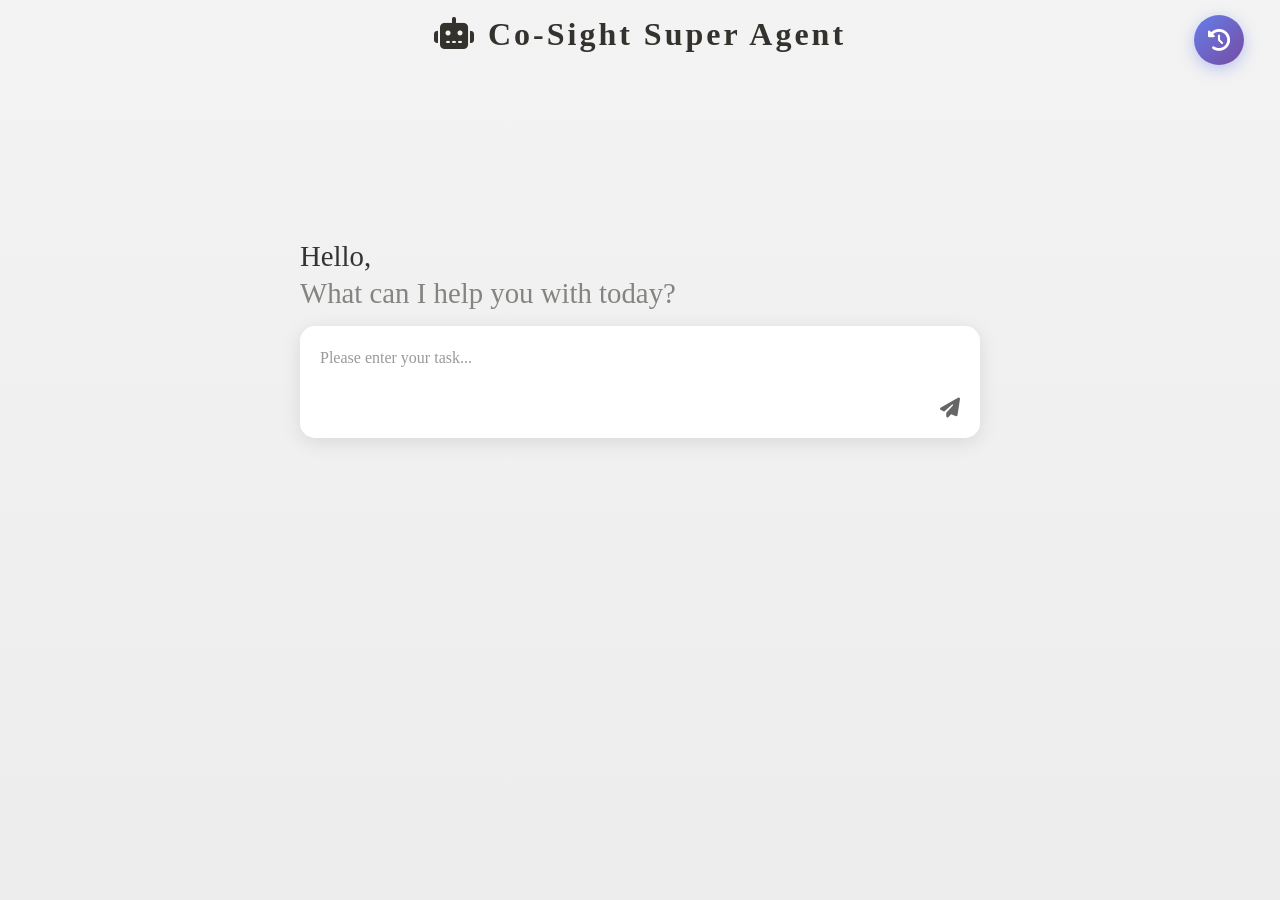
==== cosight_server/web/index.html @ dc00dae7 "Initial commit" ====
<!DOCTYPE html>
<html lang="zh-CN">

<head>
    <meta charset="UTF-8">
    <meta name="viewport" content="width=device-width, initial-scale=1.0">
    <title>Co-Sight 超级智能体</title>
    <link rel="icon" href="favicon.ico">

    <script src="libs/d3.v7.min.js"></script>
    <script src="libs/marked.min.js"></script>
    <link href="libs/fontawesome-6.7.2/css/all.min.css" rel="stylesheet">

    <link rel="stylesheet" href="styles/styles.css">
    <link rel="stylesheet" href="styles/md.css">
    
    <!-- 页面刷新时清空localStorage -->
    <script>
        // 页面刷新时清空localStorage中的所有内容
        localStorage.clear();
        console.log('页面刷新，已清空localStorage');
    </script>
</head>

<body>
    <div class="container">
        <div class="header">
            <h1><i class="fas fa-robot"></i> Co-Sight 超级智能体</h1>
            <button class="btn-replay-history" onclick="goToReplayHistory()" title="查看历史回放">
                <i class="fas fa-history"></i>
            </button>
            <!-- <p>DAG流程展示与进度跟踪</p> -->
        </div>

        <div class="initial-input-container">
            <!-- 欢迎标语 -->
            <div class="welcome-message">
                <p class="welcome-title">你好，</p>
                <p class="welcome-subtitle">今天有什么可以帮到你？</p>
            </div>

            <div class="initial-input-field-container">
                <!-- <textarea class="initial-textarea" placeholder="请输入你的任务..." id="initial-message-input" rows="3">请分析2025年江苏足球联赛中各个足球队的表现分析这些球队的强项弱项等，然后预测一下最终的比赛成绩，生成一个对应的报告</textarea> -->
                <textarea class="initial-textarea" placeholder="请输入你的任务..." id="initial-message-input" rows="3"></textarea>
                <button class="initial-send-button" id="initial-send-button">
                    <i class="fas fa-paper-plane"></i>
                </button>
            </div>
        </div>

        <div class="middle-container">

            <div class="left-container">
                <div class="progress-overview">
                    <div class="left-header" id="title-container" style="opacity: 0;">
                        <h3 id="dynamic-title">江苏足球联赛球队表现分析与预测报告</h3>
                    </div>
                    <div class="progress-stats">
                        <div class="stat-item" style="color: #4CAF50;">
                            <div class="stat-number" id="completed-count">0</div>
                            <div class="stat-label" data-i18n="completed">已完成</div>
                            <div class="step-list" id="completed-steps"></div>
                        </div>
                        <div class="stat-item" style="color: #FF9800;">
                            <div class="stat-number" id="in-progress-count">0</div>
                            <div class="stat-label" data-i18n="in_progress">进行中</div>
                            <div class="step-list" id="in-progress-steps"></div>
                        </div>
                        <div class="stat-item" style="color: #f44336;">
                            <div class="stat-number" id="blocked-count">0</div>
                            <div class="stat-label" data-i18n="blocked">阻塞</div>
                            <div class="step-list" id="blocked-steps"></div>
                        </div>
                        <div class="stat-item" style="color: #9E9E9E;">
                            <div class="stat-number" id="not-started-count">6</div>
                            <div class="stat-label" data-i18n="not_started">未开始</div>
                            <div class="step-list" id="not-started-steps"></div>
                        </div>
                    </div>
                    <div class="progress-container">
                        <div class="progress-bar">
                            <div class="progress-fill" id="progress-fill"></div>
                        </div>
                        <div class="progress-percentage">
                            总体进度: <span id="progress-percentage">0%</span>
                        </div>
                    </div>
                </div>

                <div class="dag-container">
                    <div class="controls" style="display: none;">
                        <button class="btn" onclick="startSimulateWorkflow()">
                            <i class="fas fa-play-circle"></i> <span class="btn-text">开始运行</span>
                        </button>
                        <!-- <button class="btn" onclick="resetProgress()">
                            <i class="fas fa-undo"></i> <span class="btn-text">重置进度</span>
                        </button>
                        <button class="btn" onclick="simulateProgress()">
                            <i class="fas fa-spinner"></i> <span class="btn-text">模拟进度</span>
                        </button>
                        <button class="btn" onclick="simulateStep0Workflow()">
                            <i class="fa-solid fa-0"></i> <span class="btn-text">模拟STEP0</span>
                        </button> -->
                        <button class="btn" onclick="simulateStep5Workflow()">
                            <i class="fa-solid fa-5"></i> <span class="btn-text">模拟STEP5</span>
                        </button>
                        <!-- <button class="btn" onclick="toggleRightContainer()">
                            <i class="fas fa-columns"></i> <span class="btn-text">切换显示右侧内容</span>
                        </button> -->
                        <button class="btn" onclick="testCreateDag()">
                            <i class="fas fa-flask"></i> <span class="btn-text">测试DAG创建</span>
                        </button>
                        <button class="btn" onclick="resetZoom()">
                            <i class="fas fa-search-minus"></i> <span class="btn-text">重置缩放</span>
                        </button>
                        <button class="btn" onclick="fitToScreen()">
                            <i class="fas fa-expand-arrows-alt"></i> <span class="btn-text">适应屏幕</span>
                        </button>
                        <button class="btn" onclick="testLayoutOptimization()">
                            <i class="fas fa-sitemap"></i> <span class="btn-text">测试布局优化</span>
                        </button>
                    </div>

                    <svg class="dag-svg" id="dag-svg">
                        <defs>
                            <marker id="arrowhead" markerWidth="8" markerHeight="8" refX="25" refY="0" orient="auto"
                                viewBox="0 -5 10 10">
                                <path d="M0,-5L10,0L0,5" fill="#FF9800" />
                            </marker>
                        </defs>
                    </svg>

                    <!-- DAG操作提示 -->
                    <div class="dag-operation-tip" id="dag-operation-tip">
                        <div class="tip-content">
                            <i class="fas fa-mouse-pointer"></i>
                            <span>滚轮缩放</span>
                        </div>
                        <div class="tip-content">
                            <i class="fas fa-mouse"></i>
                            <span>按住鼠标拖动</span>
                        </div>
                    </div>

                    <div class="input">
                        <div class="input-container">
                            <input type="text" class="input-field" placeholder="请输入你的任务..." id="message-input">
                            <button class="send-button" id="send-button">
                                <i class="fas fa-paper-plane"></i>
                            </button>
                            <!-- 回放按钮已隐藏 -->
                            <!-- <button class="send-button" id="replay-button" title="回放上次会话">
                                <i class="fas fa-rotate-left"></i>
                            </button> -->
                        </div>
                    </div>

                    <div class="step-details" id="step-details" style="display: none;">
                        <h3 id="step-title">选择节点查看详情</h3>
                        <p id="step-description">点击上方的节点来查看该步骤的详细信息。</p>
                    </div>
                </div>
            </div>

            <div class="right-container" id="right-container">
                <div class="right-header">
                    <h3><i class="fas fa-info-circle"></i> Co-Sight 的电脑</h3>
                    <span id="right-container-status">正在查看文件内容...</span>
                    <div class="right-header-icons">
                        <button class="btn-icon" id="toggle-maximize-btn" onclick="toggleMaximizePanel()">
                            <i class="fas fa-expand-alt"></i>
                        </button>
                        <button class="btn-icon" id="close-right-panel-btn" onclick="toggleRightContainer()">
                            <i class="fas fa-times"></i>
                        </button>
                    </div>
                </div>
                <div class="right-content">
                    <!-- <iframe id="content-iframe" src="https://www.logonews.cn/2025-jiangsu-football-city-league-logo.html" width="100%"
                        height="100%" frameborder="0"></iframe> -->
                    <iframe id="content-iframe" width="100%" height="100%" frameborder="0" style="display: none;"></iframe>
                    <div id="markdown-content"></div>
                    <!-- 加载中提示 -->
                    <div id="loading-indicator" class="loading-indicator" style="display: none;">
                        <div class="loading-spinner"></div>
                    </div>
                </div>
            </div>

        </div>

        <!-- 工具调用面板容器 -->
        <div id="tool-call-panels-container">
            <!-- 工具调用面板将动态创建并添加到这里 -->
        </div>
    </div>

    <div class="tooltip" id="tooltip"></div>
    <div class="steps-tooltip" id="steps-tooltip"></div>
    <div class="verification-tooltip" id="verification-tooltip"></div>

    <!-- 国际化服务脚本 --><script src="js/i18n.js"></script><script src="data/data.js"></script>
    <script src="js/websocket.js"></script>
    <script src="js/message.js"></script>
    <script src="js/steps.js"></script>
    <script src="js/dag.js"></script>
    <script src="js/credibility.js"></script>
    <script src="js/main.js"></script>
    <script src="temp/test.js"></script>
    <script src="temp/data.js"></script>

    <script src="js/init.js"></script>
    <script src="js/replay-init.js"></script>
    <script>
        // 跳转到回放历史页面
        function goToReplayHistory() {
            const targetPage = window.location.pathname.includes('/cosight/') 
                ? 'replay.html' 
                : '/cosight/replay.html';
            window.location.href = targetPage;
        }
    </script>
    <script>
        (function restoreFromStorage() {
            try {
                const raw = localStorage.getItem('cosight:lastManusStep');
                const pendingRaw = localStorage.getItem('cosight:pendingRequests');
                const pendings = pendingRaw ? JSON.parse(pendingRaw) : {};
                const pendingTopics = Object.keys(pendings);

                if (!raw && pendingTopics.length === 0) return;
                const stored = raw ? JSON.parse(raw) : null;
                const messageData = stored && stored.message;

                // 先切换到主布局（隐藏初始输入区，显示中间容器），不发送新消息
                if (typeof hideInitialInputAndShowMain === 'function') {
                    hideInitialInputAndShowMain('');
                }

                // 等待布局切换动画完成后再恢复 DAG
                setTimeout(() => {
                    if (messageData && messageData.data) {
                        const ok = createDag(messageData);
                        if (ok && messageData.data.initData && messageData.data.initData.title) {
                            updateDynamicTitle(messageData.data.initData.title);
                        }
                        if (typeof handleResize === 'function') {
                            setTimeout(() => handleResize(), 50);
                        }
                    }
                }, 400);

                // 等待 WebSocket 连接成功后，恢复订阅；仅在 stillPending===true 时重发
                const onWsConnected = () => {
                    try {
                        pendingTopics.forEach(topic => {
                            const item = pendings[topic];
                            if (!item) return;

                            // 包装一次性监听器：首次收到消息后，清除 pending 状态
                            const originalHandler = window.messageService && window.messageService.receiveMessage
                                ? window.messageService.receiveMessage
                                : () => {};
                            let firstMessageHandled = false;
                            const wrappedHandler = (evt) => {
                                if (!firstMessageHandled) {
                                    firstMessageHandled = true;
                                    try {
                                        const latestPendingsRaw = localStorage.getItem('cosight:pendingRequests');
                                        const latestPendings = latestPendingsRaw ? JSON.parse(latestPendingsRaw) : {};
                                        if (latestPendings[topic]) {
                                            latestPendings[topic].stillPending = false;
                                            localStorage.setItem('cosight:pendingRequests', JSON.stringify(latestPendings));
                                        }
                                    } catch (e) {
                                        console.warn('清除pending失败:', e);
                                    }
                                }
                                try { originalHandler(evt); } catch (e) { /* no-op */ }
                            };

                            // 只订阅一次（由 WebSocketService 内部去重订阅更佳）
                            WebSocketService.subscribe(topic, wrappedHandler);

                            // 仅当明确标记 stillPending===true 时才重发，避免刷新导致重复执行
                            if (item && item.stillPending === true) {
                                try {
                                    WebSocketService.sendMessage(topic, JSON.stringify(item.message));
                                } catch (e) {
                                    console.warn('重发pending消息失败:', e);
                                }
                            }
                        });
                    } catch (e) {
                        console.warn('恢复pending失败:', e);
                    }
                };
                // 如果已经连接，直接执行；否则等待连接事件
                if (WebSocketService && WebSocketService.isOpen) {
                    onWsConnected();
                } else if (WebSocketService && WebSocketService.websocketConnected) {
                    WebSocketService.websocketConnected.addEventListener('connected', onWsConnected, { once: true });
                }
            } catch (e) {
                console.warn('恢复本地状态失败:', e);
            }
        })();
    </script>
</body>

</html>
---- cosight_server/web/styles/styles.css ----
* {
    margin: 0;
    padding: 0;
    box-sizing: border-box;
}

html,
body {
    height: 100%;
}

body {
    background-image: linear-gradient(180deg, #f3f3f3, #ededed);
    min-height: 100vh;
    color: #333;
}

::-webkit-scrollbar {
    width: 11px;
    background: transparent;
}

::-webkit-scrollbar-thumb {
    background: linear-gradient(135deg, rgba(33, 150, 243, 0.3), rgba(30, 136, 229, 0.3));
    border-radius: 6px;
    min-height: 40px;
    border: 2px solid transparent;
    background-clip: padding-box;
}

::-webkit-scrollbar-thumb:hover {
    background: linear-gradient(135deg, rgba(33, 150, 243, 0.5), rgba(30, 136, 229, 0.5));
}

::-webkit-scrollbar-track {
    background: rgba(33, 150, 243, 0.1);
}

.container {
    height: 100%;
    display: flex;
    flex-direction: column;
    max-width: 1600px;
    margin: 0 auto;
    padding: 16px;
}

.header {
    text-align: center;
    margin-bottom: 16px;
    color: white;
    position: relative;
    z-index: 2001;
}

.btn-replay-history {
    position: absolute;
    right: 20px;
    top: 50%;
    transform: translateY(-50%);
    width: 50px;
    height: 50px;
    border-radius: 50%;
    border: none;
    background: linear-gradient(135deg, #667eea 0%, #764ba2 100%);
    color: white;
    font-size: 22px;
    cursor: pointer;
    transition: all 0.3s cubic-bezier(0.4, 0, 0.2, 1);
    display: flex;
    align-items: center;
    justify-content: center;
    box-shadow: 0 4px 15px rgba(102, 126, 234, 0.4);
    animation: replay-pulse 3s ease-in-out infinite;
}

.btn-replay-history:hover {
    background: linear-gradient(135deg, #764ba2 0%, #667eea 100%);
    transform: translateY(-50%) scale(1.15);
    box-shadow: 0 6px 25px rgba(102, 126, 234, 0.6);
    animation: none;
}

.btn-replay-history:active {
    transform: translateY(-50%) scale(1.05);
}

@keyframes replay-pulse {
    0%, 100% {
        box-shadow: 0 4px 15px rgba(102, 126, 234, 0.4);
    }
    50% {
        box-shadow: 0 4px 25px rgba(102, 126, 234, 0.7);
    }
}

.replay-badge {
    display: inline-block;
    margin-left: 15px;
    padding: 6px 12px;
    background: rgba(255, 193, 7, 0.9);
    color: #000;
    border-radius: 20px;
    font-size: 0.8rem;
    font-weight: 500;
    letter-spacing: 1px;
    animation: pulse 2s infinite;
}

@keyframes pulse {
    0%, 100% {
        opacity: 1;
    }
    50% {
        opacity: 0.7;
    }
}

.header h1 {
    font-size: 2rem;
    margin-bottom: 10px;
    color: #34322d;
    font-weight: 600;
    letter-spacing: 3px;
}

.header p {
    font-size: 1.5rem;
    opacity: 1;
    color: #34322d;
    font-weight: 600;
    letter-spacing: 2px;
}

/* 初始输入容器样式 */
.initial-input-container {
    position: fixed;
    top: 0;
    left: 0;
    width: 100vw;
    height: 100vh;
    display: flex;
    flex-direction: column;
    align-items: center;
    justify-content: flex-start;
    background-image: linear-gradient(180deg, #f3f3f3, #ededed);
    z-index: 2000;
    transition: opacity 0.5s ease, visibility 0.5s ease;
    padding-top: 240px;
}

.initial-input-container.hidden {
    opacity: 0;
    visibility: hidden;
}

.welcome-message {
    width: 100%;
    max-width: 680px;
    margin-bottom: 16px;
    margin-left: auto;
    margin-right: auto;
}

.welcome-title {
    font-size: 1.8rem;
    margin-bottom: 4px;
}

.welcome-subtitle {
    font-size: 1.8rem;
    color: #858481;
    font-weight: 300;
}

.initial-input-field-container {
    width: 100%;
    max-width: 680px;
    padding: 20px;
    display: flex;
    align-items: flex-end;
    background: white;
    border-radius: 15px;
    box-shadow: 0 4px 20px rgba(0, 0, 0, 0.1);
    gap: 12px;
}

.initial-textarea {
    flex: 1;
    border: none;
    outline: none;
    font-size: 16px;
    background: transparent;
    color: #333;
    resize: none;
    min-height: 60px;
    max-height: 240px;
    font-family: inherit;
    line-height: 1.5;
}

.initial-textarea::placeholder {
    color: #999;
}

.initial-send-button {
    background: none;
    border: none;
    color: #666;
    cursor: pointer;
    display: flex;
    align-items: center;
    justify-content: center;
    transition: color 0.3s ease;
}

.initial-send-button:hover {
    color: #007bff;
}

.initial-send-button:active {
    color: #0056b3;
}

.initial-send-button i {
    font-size: 20px;
}

.middle-container {
    flex: 1;
    display: flex;
    overflow: hidden;
    opacity: 0;
    visibility: hidden;
    transition: opacity 0.5s ease, visibility 0.5s ease;
    border-radius: 15px;
}

.middle-container.show {
    opacity: 1;
    visibility: visible;
}

.left-container {
    display: flex;
    flex-direction: column;
    flex: 1;
    height: 100%;
    transition: flex 0.2s ease-out;
    will-change: flex;
}

.right-container {
    display: flex;
    flex-direction: column;
    flex: 0 0 0;
    height: 100%;
    background: rgba(255, 255, 255, 0.95);
    border: 1px solid rgba(102, 126, 234, 0.15);
    border-radius: 15px;
    padding: 16px;
    margin-left: 16px;
    opacity: 0;
    transition: all 0.2s ease-out;
    overflow: hidden;
    width: 0;
    /* 优化阴影：减少左侧阴影，避免与左侧容器重叠 */
    box-shadow: 0 4px 20px rgba(0, 0, 0, 0.08), 0 2px 8px rgba(0, 0, 0, 0.04), 2px 0 8px rgba(0, 0, 0, 0.02);
    will-change: flex, width;
}

.right-container.show {
    flex: 1;
    opacity: 1;
}

.right-header {
    border-bottom: 1px solid #e0e0e0;
    padding-bottom: 12px;
    display: flex;
    align-items: center;
    gap: 8px;
}

.right-header-icons {
    display: flex;
    margin-left: auto;
}

.btn-icon {
    background: transparent;
    border: none;
    color: #666;
    cursor: pointer;
    padding: 5px;
    border-radius: 50%;
    transition: background-color 0.3s ease;
}

.btn-icon:hover {
    background-color: rgba(0, 0, 0, 0.1);
}

.left-container.hidden {
    flex: 0 0 0;
    width: 0;
    opacity: 0;
    padding: 0;
    margin: 0;
    overflow: hidden;
}

.right-container.maximized {
    flex: 1;
    width: 100%;
    margin-left: 0;
}

.right-header h3 {
    color: #333;
    font-size: 18px;
    font-weight: 600;
    display: flex;
    align-items: center;
    gap: 8px;
}

#right-container-status {
    flex: 1;
    font-size: 12px;
    color: #666;
    font-weight: 400;
    margin-left: 8px;
    padding: 4px 8px;
    background-color: #f0f0f0;
    border-radius: 12px;
    border: 1px solid #e0e0e0;
    transition: all 0.3s ease;
    white-space: nowrap;
    overflow: hidden;
    text-overflow: ellipsis;
    display: inline-block;
}

#right-container-status.loading {
    color: #007bff;
    background-color: #e3f2fd;
    border-color: #bbdefb;
}

#right-container-status.error {
    color: #f44336;
    background-color: #ffebee;
    border-color: #ffcdd2;
}

#right-container-status.success {
    color: #4caf50;
    background-color: #e8f5e8;
    border-color: #c8e6c9;
}

.right-content {
    flex: 1;
    display: flex;
    flex-direction: column;
    overflow: hidden;
    position: relative; /* 为loading指示器提供定位上下文 */
}

#markdown-content {
    display: none;
    flex: 1;
    padding: 0 8px;
    overflow-y: auto;
    box-sizing: border-box;
    height: calc(100% - 60px);
    max-height: calc(100vh - 200px);
}

#content-iframe {
    flex: 1;
    border: none;
}

/* 工具调用项点击样式 */
.tool-call-item[style*="cursor: pointer"] {
    transition: background-color 0.2s ease, transform 0.1s ease;
}

.tool-call-item[style*="cursor: pointer"]:hover {
    transform: translateY(-1px);
    box-shadow: 0 2px 8px rgba(0, 0, 0, 0.1);
}

.tool-call-item[style*="cursor: pointer"]:active {
    transform: translateY(0);
    box-shadow: 0 1px 4px rgba(0, 0, 0, 0.1);
}

.info-section {
    margin-bottom: 24px;
}

.info-section h4 {
    color: #555;
    font-size: 14px;
    font-weight: 600;
    margin-bottom: 12px;
    display: flex;
    align-items: center;
    gap: 6px;
}

.left-header {
    display: flex;
    justify-content: center;
    color: #666;
}

.progress-overview {
    min-height: 186px;
    background: rgba(255, 255, 255, 0.9);
    border: 1px solid rgba(102, 126, 234, 0.12);
    border-radius: 12px;
    padding: 16px;
    margin-bottom: 16px;
    /* 优化阴影：减少右侧阴影，避免与right-container重叠 */
    box-shadow: 0 4px 20px rgba(0, 0, 0, 0.08), 0 2px 8px rgba(0, 0, 0, 0.04), -2px 0 8px rgba(0, 0, 0, 0.02);
    /* backdrop-filter: blur(10px); */
}

.progress-stats {
    display: flex;
    justify-content: space-around;
    margin-top: 8px;
    margin-bottom: 12px;
    gap: 10px;
}

.stat-item {
    text-align: center;
    flex: 1;
    display: flex;
    flex-direction: column;
    padding: 12px 8px;
    border-radius: 10px;
    background-color: rgba(255, 255, 255, 0.85);
    border: 1px solid rgba(102, 126, 234, 0.08);
    transition: all 0.3s ease;
    box-shadow: 0 2px 8px rgba(0, 0, 0, 0.06);
}

.stat-item:hover {
    background-color: rgba(255, 255, 255, 0.95);
    box-shadow: 0 4px 16px rgba(0, 0, 0, 0.1);
    transform: translateY(-1px);
}

.stat-number {
    font-size: 32px;
    font-weight: bold;
}

.stat-label {
    margin-top: 5px;
    margin-bottom: 5px;
}

.step-list {
    display: flex;
    flex-wrap: wrap;
    overflow-y: auto;
    padding-top: 5px;
}

.step-item {
    background-color: #e9ecef;
    color: #495057;
    padding: 2px 6px;
    border-radius: 10px;
    font-size: 11px;
    white-space: nowrap;
    transition: all 0.3s ease;
    cursor: pointer;
    margin: 3px; /* Add margin to give space for the glow */
}

#completed-steps .step-item {
    background-color: #e8f5e8;
    color: #2e7d32;
}

#in-progress-steps .step-item {
    background-color: #fff3e0;
    color: #f57c00;
    animation: breathing-glow-tighter 2.5s infinite;
}

#blocked-steps .step-item {
    background-color: #ffebee;
    color: #c62828;
}

#not-started-steps .step-item {
    background-color: #f5f5f5;
    color: #616161;
}

/* 进度条容器样式 */
.progress-container {
    display: flex;
    align-items: center;
    gap: 6px;
    margin-top: 8px;
}

.progress-bar {
    flex: 1;
    height: 15px;
    background: #e0e0e0;
    border-radius: 6px;
    overflow: hidden;
}

.progress-fill {
    height: 100%;
    background: linear-gradient(90deg, #4caf50, #8bc34a);
    width: 0%;
    transition: width 0.5s ease;
}

.progress-percentage {
    color: #666;
    font-size: 12px;
    white-space: nowrap;
    min-width: 80px;
    text-align: right;
}

.dag-container {
    display: flex;
    flex-direction: column;
    flex: 1;
    min-height: 0;
    background: rgba(255, 255, 255, 0.88);
    border: 1px solid rgba(102, 126, 234, 0.1);
    border-radius: 15px;
    padding: 16px;
    /* 优化阴影：减少右侧阴影，避免与right-container重叠 */
    box-shadow: 0 4px 20px rgba(0, 0, 0, 0.08), 0 2px 8px rgba(0, 0, 0, 0.04), -2px 0 8px rgba(0, 0, 0, 0.02);
    position: relative;
}

/* DAG操作提示样式 */
.dag-operation-tip {
    position: absolute;
    bottom: 90px;
    right: 24px;
    color: #666;
    font-size: 10px;
    z-index: 1000;
    pointer-events: none;
    opacity: 0.7;
    transition: opacity 0.3s ease;
}

.dag-operation-tip:hover {
    opacity: 1;
}

.dag-operation-tip .tip-content {
    display: flex;
    align-items: center;
    margin-bottom: 4px;
    gap: 6px;
}

.dag-operation-tip .tip-content:last-child {
    margin-bottom: 0;
}

.dag-operation-tip i {
    font-size: 12px;
    color: #999;
    width: 14px;
    text-align: center;
}

.dag-svg {
    flex: 1;
    width: 100%;
    border: 1px solid #e0e0e0;
    border-radius: 10px;
    background: #fafafa;
}

.node {
    cursor: pointer;
    transition: all 0.3s ease;
}

.node:hover .node-circle {
    stroke-width: 4px;
    filter: drop-shadow(0 6px 12px rgba(0, 0, 0, 0.3));
}

.node-circle {
    fill: #667eea;
    stroke: #fff;
    stroke-width: 3px;
    filter: drop-shadow(0 4px 8px rgba(0, 0, 0, 0.2));
}

.node-circle.completed {
    fill: #4caf50;
}

.node-circle.in_progress {
    fill: #ff9800;
    animation: nodeSizePulse 2.5s infinite;
    transform-origin: center;
}

.node-circle.blocked {
    fill: #f44336;
}

.node-circle.not_started {
    fill: #9e9e9e;
}

.node-text {
    font-size: 12px;
    font-weight: bold;
    text-anchor: middle;
    dominant-baseline: central;
    fill: white;
    pointer-events: none;
}

/* 为进行中的节点文本添加动画 */
.node.in_progress .node-text {
    font-weight: 900;
}

/* 为进行中的节点状态图标添加动画 */
.node.in_progress .status-icon {
    font-weight: 900;
}

.edge {
    stroke: #666;
    stroke-width: 2px;
    fill: none;
    marker-end: url(#arrowhead);
}

.edge.dependency {
    stroke: #ff9800;
    stroke-dasharray: 5, 5;
}

.tooltip {
    position: fixed;
    background: rgba(0, 0, 0, 0.9);
    color: white;
    padding: 12px;
    border-radius: 8px;
    font-size: 14px;
    /* 默认不拦截鼠标事件，避免挡住节点 */
    pointer-events: none;
    z-index: 1000;
    max-width: 450px;
    min-width: 300px;
    max-height: 400px;
    overflow-y: auto;
    box-shadow: 0 4px 12px rgba(0, 0, 0, 0.3);
    border: 1px solid rgba(255, 255, 255, 0.1);
    opacity: 0;
    transition: opacity 0.2s ease;
}

/* 当鼠标悬停在 tooltip 上时，启用鼠标事件以支持滚动 */
.tooltip.hover-active {
    pointer-events: auto;
}

.tooltip a {
    color: #4CAF50;
    text-decoration: underline;
}

.tooltip a:hover {
    color: #66bb6a;
}

.tooltip hr {
    border: none;
    border-top: 1px solid #555;
    margin: 8px 0;
}

/* 动态标题样式 */
#dynamic-title {
    color: #333;
}

#dynamic-title:hover {
    color: #1976d2;
    cursor: pointer;
}

/* 步骤列表tooltip样式 */
.steps-tooltip {
    position: fixed;
    background: rgba(0, 0, 0, 0.9);
    color: white;
    padding: 16px;
    border-radius: 8px;
    font-size: 14px;
    pointer-events: none;
    z-index: 1000;
    max-width: 400px;
    box-shadow: 0 4px 12px rgba(0, 0, 0, 0.3);
    border: 1px solid rgba(255, 255, 255, 0.1);
    opacity: 0;
    transition: opacity 0.2s ease;
}

.steps-tooltip.show {
    opacity: 1;
}

.steps-tooltip h4 {
    margin: 0 0 8px 0;
    font-size: 16px;
    border-bottom: 1px solid #555;
    padding-bottom: 8px;
}

.steps-tooltip .step-item {
    display: flex;
    align-items: center;
    margin-bottom: 10px;
    padding: 8px 12px;
    border-radius: 6px;
    background-color: rgba(255, 255, 255, 0.05);
    transition: background-color 0.2s ease;
}

.steps-tooltip .step-item:hover {
    background-color: rgba(255, 255, 255, 0.1);
}

.steps-tooltip .step-item:last-child {
    margin-bottom: 0;
}

.steps-tooltip .step-status {
    width: 12px;
    height: 12px;
    border-radius: 50%;
    margin-right: 12px;
    flex-shrink: 0;
    border: 2px solid rgba(255, 255, 255, 0.2);
}

.steps-tooltip .step-status.completed {
    background-color: #66bb6a;
    border-color: #4caf50;
    box-shadow: 0 0 6px rgba(76, 175, 80, 0.4);
}

.steps-tooltip .step-status.in_progress {
    background-color: #ffb74d;
    border-color: #ff9800;
    box-shadow: 0 0 6px rgba(255, 152, 0, 0.4);
    animation: pulse 1.5s infinite;
}

.steps-tooltip .step-status.blocked {
    background-color: #ef5350;
    border-color: #f44336;
    box-shadow: 0 0 6px rgba(244, 67, 54, 0.4);
}

.steps-tooltip .step-status.not_started {
    background-color: #bdbdbd;
    border-color: #9e9e9e;
    box-shadow: 0 0 6px rgba(158, 158, 158, 0.2);
}

.steps-tooltip .step-text {
    flex: 1;
    line-height: 1.5;
    color: rgba(255, 255, 255, 0.9);
    font-size: 13px;
    white-space: nowrap;
    overflow: hidden;
    text-overflow: ellipsis;
}

.legend {
    display: flex;
    justify-content: center;
    gap: 30px;
    margin-top: 20px;
    flex-wrap: wrap;
}

.legend-item {
    display: flex;
    align-items: center;
    gap: 8px;
}

.legend-color {
    width: 20px;
    height: 20px;
    border-radius: 50%;
    border: 2px solid #fff;
}

.controls {
    height: 35px;
    display: flex;
    justify-content: center;
    gap: 15px;
    margin-bottom: 20px;
}

.btn {
    padding: 10px 20px;
    border: none;
    border-radius: 25px;
    cursor: pointer;
    font-weight: bold;
    transition: all 0.3s ease;
    background: #667eea;
    color: white;
    position: relative;
    overflow: hidden;
}

.btn .btn-text {
    transition: opacity 0.3s ease, transform 0.3s ease, width 0.3s ease;
    opacity: 1;
    transform: translateX(0);
    width: auto;
    display: inline-block;
}

.btn.compact .btn-text {
    opacity: 0;
    transform: translateX(-10px);
    width: 0;
    height: 0;
    overflow: hidden;
}

.btn.compact {
    padding: 10px 15px;
}

.btn:hover {
    background: #5a6fd8;
    transform: translateY(-2px);
}

.step-details {
    margin-top: 20px;
    padding: 20px;
    background: #f8f9fa;
    border-radius: 10px;
    border-left: 4px solid #667eea;
}

.step-details h3 {
    color: #667eea;
    margin-bottom: 10px;
}

.step-details p {
    line-height: 1.6;
    color: #666;
}

.input {
    width: 100%;
    margin-top: 16px;
}

.input-container {
    display: flex;
    align-items: center;
    background: white;
    border-radius: 10px;
    box-shadow: 0 4px 20px rgba(0, 0, 0, 0.1);
    padding: 8px;
    width: 100%;
    box-sizing: border-box;
}

.input-field {
    flex: 1;
    border: none;
    outline: none;
    padding: 8px 12px;
    font-size: 16px;
    background: transparent;
    color: #333;
}

.input-field::placeholder {
    color: #999;
}

.send-button {
    background: none;
    border: none;
    padding: 8px;
    color: #666;
    cursor: pointer;
    display: flex;
    align-items: center;
    justify-content: center;
    transition: color 0.3s ease;
}

.send-button:hover {
    color: #007bff;
}

.send-button:active {
    color: #0056b3;
}

.send-button i {
    font-size: 18px;
}

#tool-call-panels-container {
    position: fixed;
    top: 0;
    left: 0;
    width: 100vw;
    height: 100vh;
    pointer-events: none;
    z-index: 1000;
    overflow: visible;
}

.tool-call-panel {
    position: absolute;
    width: 350px;
    max-width: calc(50vw - 20px);
    max-height: 60vh;
    background: rgba(255, 255, 255, 0.95);
    border-radius: 15px;
    box-shadow: 0 4px 16px rgba(0, 0, 0, 0.1);
    /* backdrop-filter: blur(10px); */
    pointer-events: auto;
    visibility: hidden;
    opacity: 0;
    transition: visibility 0.3s ease, opacity 0.3s ease, left 0.3s ease-in-out;
    overflow: hidden;
}

.tool-call-panel.show {
    visibility: visible;
    opacity: 1;
}

.tool-call-panel.dragging {
    transition: none;
}

.tool-call-panel.tucked-left {
    left: -200px !important;
    transition: left 0.2s ease-out;
    will-change: left;
}

.panel-header {
    display: flex;
    justify-content: space-between;
    align-items: center;
    padding: 12px 15px;
    background: linear-gradient(135deg, #667eea, #764ba2);
    color: white;
    cursor: move;
    user-select: none;
}

.panel-header:hover {
    background: linear-gradient(135deg, #5a6fd8, #6a4190);
}

.panel-header h3 {
    margin: 0;
    font-size: 14px;
    font-weight: 600;
    display: flex;
    align-items: center;
    flex: 1;
    min-width: 0;
}

.panel-title {
    white-space: nowrap;
    overflow: hidden;
    text-overflow: ellipsis;
    display: inline-block;
    margin-left: 4px;
}

.btn-close {
    background: none;
    border: none;
    color: white;
    cursor: pointer;
    padding: 4px;
    border-radius: 50%;
    transition: background 0.3s ease;
}

.btn-close:hover {
    background: rgba(255, 255, 255, 0.2);
}

.tool-call-list {
    max-height: calc(60vh - 50px);
    min-height: 50px;
    overflow-y: auto;
    padding: 8px;
}

.tool-call-item {
    display: flex;
    align-items: center;
    padding: 12px;
    margin-bottom: 8px;
    background: #f8f9fa;
    border-radius: 8px;
    border-left: 4px solid #ddd;
    transition: all 0.3s ease;
}

.tool-call-item.running {
    border-left-color: #ff9800;
    background: #fff3e0;
}

.tool-call-item.completed {
    border-left-color: #4caf50;
    background: #e8f5e8;
}

.tool-call-item.failed {
    border-left-color: #f44336;
    background: #ffebee;
}

.tool-call-icon {
    width: 40px;
    height: 40px;
    border-radius: 50%;
    display: flex;
    align-items: center;
    justify-content: center;
    margin-right: 12px;
    font-size: 16px;
    color: white;
}

.tool-call-icon.running {
    background: #ff9800;
    animation: pulse 1.5s infinite;
}

.tool-call-icon.completed {
    background: #4caf50;
}

.tool-call-icon.failed {
    background: #f44336;
}

.tool-call-content {
    flex: 1;
}

.tool-call-name {
    font-weight: bold;
    margin-bottom: 4px;
    color: #333;
    display: flex;
    align-items: center;
    gap: 8px;
}

.verification-icons {
    display: flex;
    gap: 4px;
    align-items: center;
}

.verification-icon {
    width: 16px;
    height: 16px;
    border-radius: 50%;
    display: flex;
    align-items: center;
    justify-content: center;
    font-size: 8px;
    color: white;
    cursor: pointer;
    transition: all 0.3s ease;
    position: relative;
}

.verification-icon:hover {
    transform: scale(1.2);
    box-shadow: 0 2px 8px rgba(0, 0, 0, 0.3);
}

.verification-icon.source-trace {
    background: #2196f3;
}

.verification-icon.history-trace {
    background: #ff9800;
}

.verification-icon.rule-assist {
    background: #9c27b0;
}

.verification-icon.reasoning {
    background: #4caf50;
}

.verification-icon.cross-verify {
    background: #f44336;
}

.verification-tooltip {
    position: fixed;
    background: rgba(0, 0, 0, 0.9);
    color: white;
    padding: 12px 16px;
    border-radius: 8px;
    font-size: 13px;
    z-index: 10000;
    opacity: 0;
    visibility: hidden;
    transition: all 0.3s ease;
    min-width: 250px;
    max-width: 350px;
    word-wrap: break-word;
    white-space: normal;
    line-height: 1.4;
    box-shadow: 0 4px 12px rgba(0, 0, 0, 0.3);
    border: 1px solid rgba(255, 255, 255, 0.1);
    pointer-events: auto;
}

.tool-call-status {
    font-size: 0.9rem;
    color: #666;
}

.tool-call-duration {
    font-size: 0.8rem;
    color: #999;
    margin-top: 2px;
}

.tool-call-result {
    margin-top: 8px;
    padding: 8px;
    background: rgba(0, 0, 0, 0.05);
    border-radius: 4px;
    font-size: 0.85rem;
    color: #555;
    max-height: 100px;
    overflow-y: auto;
}

.node-indicator {
    position: absolute;
    top: -5px;
    right: -5px;
    width: 16px;
    height: 16px;
    border-radius: 50%;
    border: 2px solid white;
    display: flex;
    align-items: center;
    justify-content: center;
    font-size: 8px;
    color: white;
}

/* 操作圆圈样式 */
.action-circle {
    transition: all 0.3s ease;
}

.action-circle:hover {
    transform: scale(1.1);
    filter: brightness(1.2);
}

/* 加载动画 */
@keyframes pulse {
    0% {
        transform: scale(1);
        opacity: 1;
    }
    50% {
        transform: scale(1.1);
        opacity: 0.7;
    }
    100% {
        transform: scale(1);
        opacity: 1;
    }
}

@keyframes spin {
    0% {
        transform: rotate(0deg);
    }
    100% {
        transform: rotate(360deg);
    }
}

@keyframes breathing-glow-tighter {
    0% {
        box-shadow: 0 0 2px 0px rgba(255, 152, 0, 0.5);
    }
    50% {
        box-shadow: 0 0 4px 2px rgba(255, 152, 0, 0.7);
    }
    100% {
        box-shadow: 0 0 2px 0px rgba(255, 152, 0, 0.5);
    }
}

.loading-spinner {
    animation: spin 1s linear infinite;
}

.loading-indicator {
    position: absolute;
    top: 50%;
    left: 50%;
    transform: translate(-50%, -50%);
    display: flex;
    flex-direction: column;
    align-items: center;
    justify-content: center;
    z-index: 10;
    /* 确保loading指示器相对于right-container定位 */
    width: 100%;
    height: 100%;
    pointer-events: none;
}

.loading-indicator .loading-spinner {
    width: 32px;
    height: 32px;
    border: 3px solid rgba(102, 126, 234, 0.2);
    border-top: 3px solid #667eea;
    border-radius: 50%;
}

.credibility-section {
    padding: 15px 20px;
    border-bottom: 1px solid #e0e0e0;
    padding: 20px;
    border-bottom: 1px solid #e0e0e0;
}

.credibility-section:last-child {
    border-bottom: none;
}

.credibility-section h4 {
    margin: 0 0 20px 0 !important;
    color: #667eea !important;
    font-size: 1.2rem !important;
    display: flex;
    align-items: center;
    gap: 8px;
}

.step-content {
    flex: 1;
}

.step-title {
    font-weight: bold;
    margin-bottom: 2px;
    color: #333;
}

.step-description {
    font-size: 0.85rem;
    color: #666;
}

.credibility-levels {
    display: flex;
    flex-direction: column;
    gap: 12px;
}

.credibility-level {
    display: flex;
    align-items: center;
    padding: 12px;
    background: #f8f9fa;
    border-radius: 8px;
    border-left: 3px solid #ddd;
    transition: all 0.2s ease;
}

.credibility-level.level-1 {
    border-left-color: #4caf50;
}
.credibility-level.level-2 {
    border-left-color: #2196f3;
}
.credibility-level.level-3 {
    border-left-color: #ff9800;
}
.credibility-level.level-4 {
    border-left-color: #9c27b0;
}
.credibility-level.level-5 {
    border-left-color: #f44336;
}

.credibility-level .level-badge {
    width: 24px;
    height: 24px;
    border-radius: 50%;
    display: flex;
    align-items: center;
    justify-content: center;
    color: white;
    font-weight: bold;
    font-size: 0.9rem;
    margin-right: 12px;
    margin-left: 6px;
}

.level-badge.level-1 {
    background: #4caf50;
}
.level-badge.level-2 {
    background: #2196f3;
}
.level-badge.level-3 {
    background: #ff9800;
}
.level-badge.level-4 {
    background: #9c27b0;
}
.level-badge.level-5 {
    background: #f44336;
}

.level-content {
    flex: 1;
    margin-left: 8px;
}

.level-content-header {
    display: flex;
    align-items: center;
    gap: 8px;
    margin-bottom: 4px;
}

.level-title {
    font-weight: bold;
    font-size: 1rem;
    color: #333;
}

.level-content-description {
    font-size: 0.9rem;
    color: #666;
    line-height: 1.4;
}

.level-content-description ul {
    margin: 0 !important;
    color: #666 !important;
    line-height: 1.5 !important;
}

.tool-call-item.highlighted {
    background: #fff3e0 !important;
    border-left-color: #ff9800 !important;
    transform: scale(1.02);
    box-shadow: 0 4px 12px rgba(255, 152, 0, 0.3);
    animation: highlightPulse 1s ease-in-out;
}

.tool-call-item.connected {
    background: #e8f5e8 !important;
    border-left-color: #4caf50 !important;
}

@keyframes highlightPulse {
    0% {
        transform: scale(1);
    }
    50% {
        transform: scale(1.05);
    }
    100% {
        transform: scale(1.02);
    }
}


@keyframes nodeSizePulse {
    0% {
        r: 25;
    }
    50% {
        r: 30;
    }
    100% {
        r: 25;
    }
}

.right-container.maximized .right-header-icons #close-right-panel-btn {
    display: none;
}

@media (max-width: 768px) {
    .container {
        padding: 10px;
    }

    .header h1 {
        font-size: 2rem;
    }

    .progress-stats {
        flex-direction: column;
        gap: 15px;
    }

    .legend {
        flex-direction: column;
        align-items: center;
    }
}

/* 可信信息面板样式 */
.credibility-panels-container {
    position: fixed;
    top: 20px;
    right: 20px;
    z-index: 1000;
    max-width: 400px;
    pointer-events: none;
}

.credibility-panel {
    background: linear-gradient(135deg, #ffffff, #f8f9fa);
    border: 1px solid #e3e6ea;
    border-radius: 12px;
    box-shadow: 0 8px 32px rgba(0, 0, 0, 0.1);
    margin-bottom: 16px;
    opacity: 0;
    transform: translateX(100%);
    transition: all 0.3s ease-in-out;
    pointer-events: auto;
    backdrop-filter: blur(10px);
    border-left: 4px solid #4CAF50;
}

.credibility-panel.show {
    opacity: 1;
    transform: translateX(0);
}

.credibility-panel.hide {
    opacity: 0;
    transform: translateX(100%);
}

.credibility-header {
    display: flex;
    justify-content: space-between;
    align-items: center;
    padding: 16px 20px 12px;
    border-bottom: 1px solid #e3e6ea;
    background: linear-gradient(135deg, #f8f9fa, #ffffff);
    border-radius: 12px 12px 0 0;
}

.credibility-header h4 {
    margin: 0;
    color: #2c3e50;
    font-size: 16px;
    font-weight: 600;
    display: flex;
    align-items: center;
    gap: 8px;
}

.credibility-header h4 i {
    color: #4CAF50;
}

.close-btn {
    background: none;
    border: none;
    color: #6c757d;
    cursor: pointer;
    padding: 4px;
    border-radius: 4px;
    transition: all 0.2s ease;
    font-size: 14px;
}

.close-btn:hover {
    background: #f8f9fa;
    color: #495057;
}

.credibility-content {
    padding: 16px 20px 20px;
    max-height: 400px;
    overflow-y: auto;
}

.credibility-section {
    margin-bottom: 16px;
}

.credibility-section:last-child {
    margin-bottom: 0;
}

.section-title {
    margin: 0 0 8px 0;
    color: #495057;
    font-size: 14px;
    font-weight: 600;
    padding: 6px 12px;
    background: linear-gradient(135deg, #e3f2fd, #f3e5f5);
    border-radius: 6px;
    border-left: 3px solid #2196F3;
}

.credibility-items {
    list-style: none;
    padding: 0;
    margin: 0;
}

.credibility-item {
    padding: 8px 12px;
    margin-bottom: 6px;
    background: #f8f9fa;
    border-radius: 6px;
    border-left: 3px solid #4CAF50;
    font-size: 13px;
    line-height: 1.4;
    color: #495057;
    transition: all 0.2s ease;
}

.credibility-item:hover {
    background: #e9ecef;
    transform: translateX(2px);
}

.credibility-item:last-child {
    margin-bottom: 0;
}

/* 响应式设计 */
@media (max-width: 768px) {
    .credibility-panels-container {
        top: 10px;
        right: 10px;
        left: 10px;
        max-width: none;
    }

    .credibility-panel {
        margin-bottom: 12px;
    }

    .credibility-header {
        padding: 12px 16px 10px;
    }

    .credibility-content {
        padding: 12px 16px 16px;
    }
}

/* 验证徽章样式 */
.verification-badges { margin-top: 6px; display: flex; flex-wrap: wrap; gap: 6px; }
.verif-badge { display: inline-block; padding: 2px 6px; border-radius: 10px; font-size: 12px; color: #fff; }
.verif-badge.badge-source { background: #607D8B; }
.verif-badge.badge-rule { background: #3F51B5; }
.verif-badge.badge-consistency { background: #009688; }
.verif-badge.badge-cross { background: #FF5722; }
.verif-badge.badge-default { background: #9E9E9E; }
.verif-meta { font-size: 12px; color: #666; }
.verif-details { display: none; margin-top: 6px; padding: 8px; background: #fafafa; border: 1px dashed #ddd; border-radius: 6px; max-height: 160px; overflow: auto; }
.verif-details.show { display: block; }
.verif-toggle { margin-left: 6px; padding: 0 6px; font-size: 12px; border: 1px solid #ddd; background: #fff; border-radius: 4px; cursor: pointer; }
.verif-copy { margin-left: 8px; padding: 0 6px; font-size: 12px; border: 1px solid #ddd; background: #fff; border-radius: 4px; cursor: pointer; }
.verif-tooltip { position: absolute; background: rgba(0,0,0,.8); color: #fff; font-size: 12px; padding: 6px 8px; border-radius: 4px; opacity: 0; transform: translateY(-4px); transition: all .2s ease; pointer-events: none; z-index: 1500; }
.verif-tooltip.show { opacity: 1; transform: translateY(0); }
---- cosight_server/web/styles/md.css ----
/* Markdown 样式文件 - 与 Co Sight 界面风格统一 */

/* 基础容器样式 */
#markdown-content {
    font-family: "Segoe UI", Tahoma, Geneva, Verdana, sans-serif;
    font-size: 14px;
    line-height: 1.6;
    color: #333;
    background: transparent;
    box-sizing: border-box;
}

/* 标题样式 - 使用渐变色彩和现代设计 */
#markdown-content h1 {
    font-size: 1.8rem;
    font-weight: 700;
    color: #667eea;
    margin: 16px 0 12px 0;
    padding: 8px 0;
    border-bottom: 3px solid transparent;
    background: linear-gradient(135deg, #667eea, #764ba2);
    background-clip: text;
    -webkit-background-clip: text;
    -webkit-text-fill-color: transparent;
    position: relative;
    text-shadow: 0 2px 4px rgba(102, 126, 234, 0.1);
}

#markdown-content h1::after {
    content: '';
    position: absolute;
    bottom: 0;
    left: 0;
    width: 60px;
    height: 3px;
    background: linear-gradient(90deg, #667eea, #764ba2);
    border-radius: 2px;
}

#markdown-content h2 {
    font-size: 1.4rem;
    font-weight: 600;
    color: #5a6fd8;
    margin: 14px 0 10px 0;
    padding: 6px 0 4px 0;
    border-left: 4px solid #667eea;
    padding-left: 16px;
    background: linear-gradient(90deg, rgba(102, 126, 234, 0.05), transparent);
    border-radius: 0 8px 8px 0;
}

#markdown-content h3 {
    font-size: 1.2rem;
    font-weight: 600;
    color: #6a4190;
    margin: 12px 0 8px 0;
    padding: 4px 0;
    position: relative;
}

#markdown-content h3::before {
    content: '▶';
    color: #667eea;
    margin-right: 8px;
    font-size: 0.8em;
}

#markdown-content h4 {
    font-size: 1.1rem;
    font-weight: 600;
    color: #555;
    margin: 12px 0 6px 0;
    padding: 2px 0;
}

#markdown-content h5 {
    font-size: 1.05rem;
    font-weight: 600;
    color: #666;
    margin: 10px 0 4px 0;
    padding: 2px 0;
}

#markdown-content h6 {
    font-size: 1rem;
    font-weight: 600;
    color: #777;
    margin: 8px 0 2px 0;
    padding: 2px 0;
}

/* 段落样式 */
#markdown-content p {
    margin: 8px 0;
    color: #444;
    line-height: 1.5;
    text-align: justify;
    font-size: 14px;
}

/* 强调文本样式 */
#markdown-content strong {
    color: #667eea;
    font-weight: 600;
    background: linear-gradient(135deg, rgba(102, 126, 234, 0.1), rgba(118, 75, 162, 0.1));
    padding: 2px 4px;
    border-radius: 4px;
}

#markdown-content em {
    color: #6a4190;
    font-style: italic;
    font-weight: 500;
}

/* 列表样式 - 现代化设计 */
#markdown-content ul {
    margin: 12px 0;
    padding-left: 0;
    list-style: none;
}

#markdown-content ul li {
    position: relative;
    margin: 8px 0;
    padding-left: 24px;
    color: #444;
    line-height: 1.5;
    font-size: 14px;
}

#markdown-content ul li::before {
    content: '●';
    position: absolute;
    left: 0;
    top: 0;
    color: #667eea;
    font-size: 1.2em;
    font-weight: bold;
}

#markdown-content ul ul li::before {
    content: '○';
    color: #9c27b0;
    font-size: 1em;
}

#markdown-content ul ul ul li::before {
    content: '▪';
    color: #ff9800;
    font-size: 0.9em;
}

/* 有序列表样式 */
#markdown-content ol {
    margin: 12px 0;
    padding-left: 0;
    counter-reset: item;
}

#markdown-content ol li {
    position: relative;
    margin: 8px 0;
    padding-left: 32px;
    color: #444;
    line-height: 1.5;
    font-size: 14px;
    counter-increment: item;
}

#markdown-content ol li::before {
    content: counter(item) '.';
    position: absolute;
    left: 0;
    top: 0;
    color: #667eea;
    font-weight: bold;
    background: linear-gradient(135deg, rgba(102, 126, 234, 0.1), rgba(118, 75, 162, 0.1));
    padding: 2px 8px;
    border-radius: 12px;
    font-size: 0.9em;
    min-width: 20px;
    text-align: center;
}

/* 嵌套列表样式 */
#markdown-content ol ol {
    counter-reset: subitem;
}

#markdown-content ol ol li {
    counter-increment: subitem;
    padding-left: 36px;
}

#markdown-content ol ol li::before {
    content: counter(item) '.' counter(subitem);
    background: linear-gradient(135deg, rgba(156, 39, 176, 0.1), rgba(255, 152, 0, 0.1));
    color: #9c27b0;
}

/* 代码样式 - 现代化代码块 */
#markdown-content code {
    background: linear-gradient(135deg, #f8f9fa, #e9ecef);
    color: #e83e8c;
    padding: 2px 4px;
    border-radius: 4px;
    font-family: 'Consolas', 'Monaco', 'Courier New', monospace;
    font-size: 13px;
    border: 1px solid rgba(102, 126, 234, 0.1);
    box-shadow: 0 1px 3px rgba(0, 0, 0, 0.1);
}

#markdown-content pre {
    background: linear-gradient(135deg, #2d3748, #4a5568);
    color: #e2e8f0;
    padding: 16px;
    border-radius: 8px;
    overflow-x: auto;
    margin: 16px 0;
    border: 1px solid rgba(102, 126, 234, 0.2);
    box-shadow: 0 4px 12px rgba(0, 0, 0, 0.15);
    position: relative;
}

#markdown-content pre::before {
    content: '代码';
    position: absolute;
    top: 8px;
    right: 12px;
    background: rgba(102, 126, 234, 0.8);
    color: white;
    padding: 2px 8px;
    border-radius: 4px;
    font-size: 0.7em;
    font-weight: 500;
}

#markdown-content pre code {
    background: none;
    color: inherit;
    padding: 0;
    border: none;
    box-shadow: none;
    font-size: 13px;
    line-height: 1.4;
}

/* 引用块样式 */
#markdown-content blockquote {
    border-left: 4px solid #667eea;
    margin: 16px 0;
    padding: 12px 16px;
    background: linear-gradient(135deg, rgba(102, 126, 234, 0.05), rgba(118, 75, 162, 0.05));
    border-radius: 0 6px 6px 0;
    color: #555;
    font-style: italic;
    position: relative;
    box-shadow: 0 2px 8px rgba(102, 126, 234, 0.1);
    font-size: 14px;
}

#markdown-content blockquote::before {
    content: '"';
    position: absolute;
    top: -8px;
    left: 12px;
    font-size: 3em;
    color: #667eea;
    opacity: 0.3;
    font-family: serif;
}

#markdown-content blockquote p {
    margin: 0;
    color: #555;
}

/* 表格样式 - 现代化表格设计 */
#markdown-content table {
    border-collapse: separate;
    border-spacing: 0;
    width: 100%;
    margin: 16px 0;
    background: white;
    border-radius: 8px;
    overflow: hidden;
    box-shadow: 0 4px 12px rgba(0, 0, 0, 0.1);
    border: 1px solid rgba(102, 126, 234, 0.1);
    font-size: 14px;
}

#markdown-content th {
    background: linear-gradient(135deg, #667eea, #764ba2);
    color: white;
    padding: 12px 10px;
    text-align: left;
    font-weight: 600;
    font-size: 14px;
    border: none;
    position: relative;
}

#markdown-content th:first-child {
    border-top-left-radius: 8px;
}

#markdown-content th:last-child {
    border-top-right-radius: 8px;
}

#markdown-content td {
    padding: 10px;
    border-bottom: 1px solid rgba(102, 126, 234, 0.1);
    color: #444;
    transition: background-color 0.2s ease;
    font-size: 14px;
}

#markdown-content tr:hover td {
    background-color: rgba(102, 126, 234, 0.05);
}

#markdown-content tr:last-child td {
    border-bottom: none;
}

#markdown-content tr:last-child td:first-child {
    border-bottom-left-radius: 8px;
}

#markdown-content tr:last-child td:last-child {
    border-bottom-right-radius: 8px;
}

/* 链接样式 */
#markdown-content a {
    color: #667eea;
    text-decoration: none;
    padding: 2px 4px;
    border-radius: 4px;
    transition: all 0.3s ease;
    position: relative;
}

#markdown-content a:hover {
    background: linear-gradient(135deg, rgba(102, 126, 234, 0.1), rgba(118, 75, 162, 0.1));
    color: #5a6fd8;
    transform: translateY(-1px);
}

#markdown-content a::after {
    content: '↗';
    font-size: 0.8em;
    margin-left: 4px;
    opacity: 0;
    transition: opacity 0.3s ease;
}

#markdown-content a:hover::after {
    opacity: 1;
}

/* 水平分割线样式 */
#markdown-content hr {
    border: none;
    height: 2px;
    background: linear-gradient(90deg, transparent, #667eea, transparent);
    margin: 24px 0;
    border-radius: 1px;
}

/* 图片样式 */
#markdown-content img {
    max-width: 100%;
    height: auto;
    border-radius: 6px;
    box-shadow: 0 4px 12px rgba(0, 0, 0, 0.15);
    margin: 12px 0;
    transition: transform 0.3s ease;
}

#markdown-content img:hover {
    transform: scale(1.02);
}

/* 任务列表样式 */
#markdown-content input[type="checkbox"] {
    margin-right: 8px;
    transform: scale(1.2);
    accent-color: #667eea;
}

#markdown-content li:has(input[type="checkbox"]) {
    list-style: none;
    padding-left: 0;
}

#markdown-content li:has(input[type="checkbox"])::before {
    display: none;
}

/* 响应式设计 */
@media (max-width: 768px) {
    #markdown-content {
        padding: 16px;
    }

    #markdown-content h1 {
        font-size: 1.5rem;
    }

    #markdown-content h2 {
        font-size: 1.2rem;
    }

    #markdown-content h3 {
        font-size: 1.1rem;
    }

    #markdown-content table {
        font-size: 13px;
    }

    #markdown-content th,
    #markdown-content td {
        padding: 8px 6px;
    }
}

/* 打印样式 */
@media print {
    #markdown-content {
        background: white;
        color: black;
    }

    #markdown-content h1,
    #markdown-content h2,
    #markdown-content h3 {
        color: black;
        background: none;
        -webkit-text-fill-color: initial;
    }

    #markdown-content pre {
        background: #f5f5f5;
        color: black;
        border: 1px solid #ccc;
    }
}
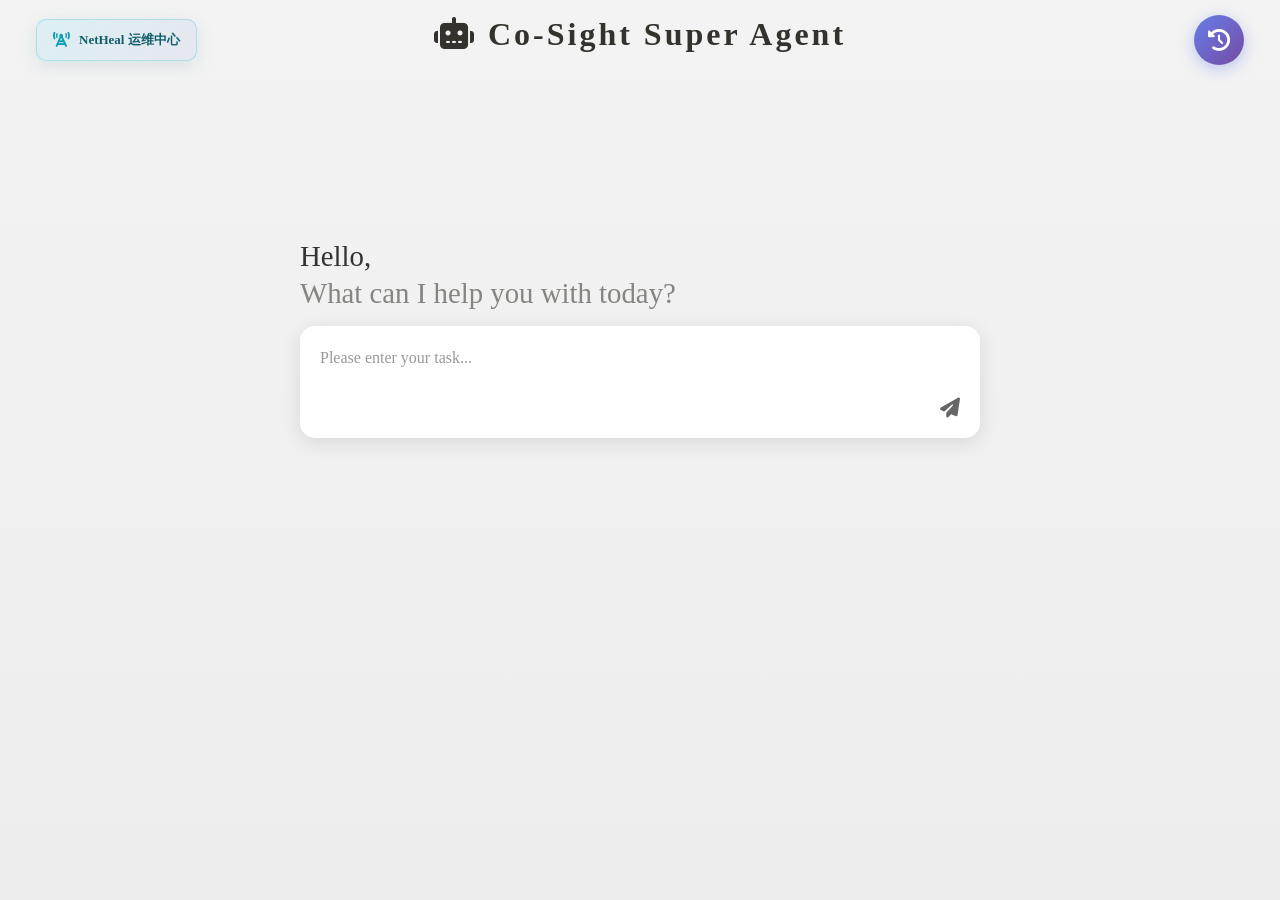
==== commit 5e8ea45b: "feat: productionize NetHeal operations cockpit" ====
--- a/cosight_server/web/index.html
+++ b/cosight_server/web/index.html
@@ -26,6 +26,10 @@
     <div class="container">
         <div class="header">
             <h1><i class="fas fa-robot"></i> Co-Sight 超级智能体</h1>
+            <a class="netheal-entry" href="netheal.html" title="进入 NetHeal 5G 专网智能运维中心">
+                <i class="fas fa-tower-cell"></i>
+                <span>NetHeal 运维中心</span>
+            </a>
             <button class="btn-replay-history" onclick="goToReplayHistory()" title="查看历史回放">
                 <i class="fas fa-history"></i>
             </button>
--- a/cosight_server/web/styles/styles.css
+++ b/cosight_server/web/styles/styles.css
@@ -51,6 +51,46 @@
     color: white;
     position: relative;
     z-index: 2001;
+}
+
+.netheal-entry {
+    position: absolute;
+    top: 50%;
+    left: 20px;
+    display: inline-flex;
+    height: 42px;
+    align-items: center;
+    gap: 9px;
+    padding: 0 16px;
+    border: 1px solid rgba(18, 177, 207, 0.24);
+    border-radius: 10px;
+    color: #125d6d;
+    font-size: 13px;
+    font-weight: 600;
+    text-decoration: none;
+    background: linear-gradient(135deg, rgba(41, 216, 255, 0.11), rgba(73, 99, 190, 0.08));
+    box-shadow: 0 5px 18px rgba(18, 113, 138, 0.12);
+    transform: translateY(-50%);
+    transition: all 0.2s ease;
+}
+
+.netheal-entry i {
+    color: #0c9db9;
+    font-size: 15px;
+}
+
+.netheal-entry:hover {
+    border-color: rgba(18, 177, 207, 0.48);
+    color: #063d49;
+    background: linear-gradient(135deg, rgba(41, 216, 255, 0.2), rgba(73, 99, 190, 0.13));
+    box-shadow: 0 7px 23px rgba(18, 113, 138, 0.2);
+    transform: translateY(-52%);
+}
+
+@media (max-width: 900px) {
+    .netheal-entry span {
+        display: none;
+    }
 }
 
 .btn-replay-history {
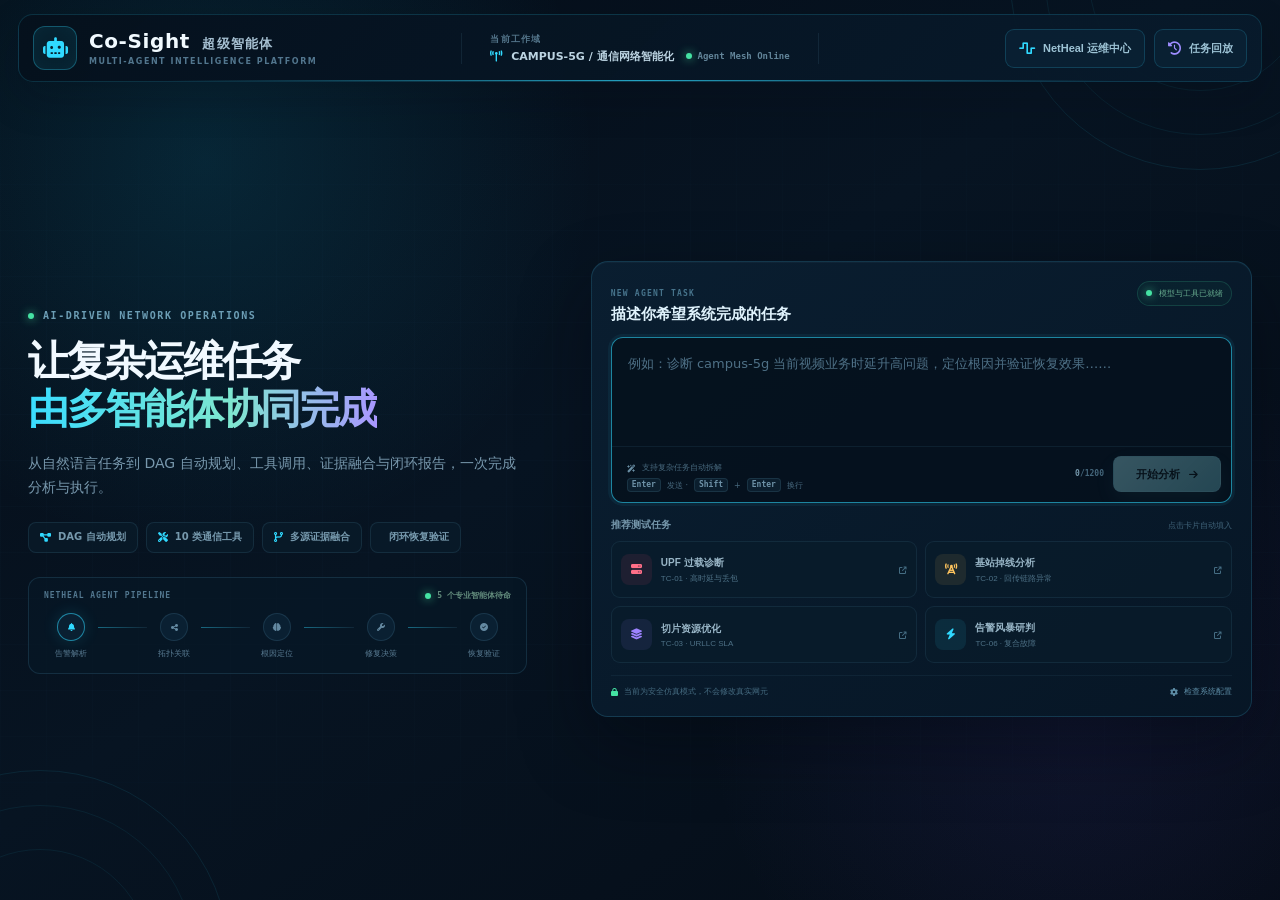
==== commit dffd63ba: "feat(cosight): redesign multi-agent task landing page" ====
--- a/cosight_server/web/index.html
+++ b/cosight_server/web/index.html
@@ -12,6 +12,7 @@
     <link href="libs/fontawesome-6.7.2/css/all.min.css" rel="stylesheet">
 
     <link rel="stylesheet" href="styles/styles.css">
+    <link rel="stylesheet" href="styles/landing.css">
     <link rel="stylesheet" href="styles/md.css">
     
     <!-- 页面刷新时清空localStorage -->
@@ -22,34 +23,136 @@
     </script>
 </head>
 
-<body>
+<body class="cosight-app">
     <div class="container">
-        <div class="header">
-            <h1><i class="fas fa-robot"></i> Co-Sight 超级智能体</h1>
-            <a class="netheal-entry" href="netheal.html" title="进入 NetHeal 5G 专网智能运维中心">
-                <i class="fas fa-tower-cell"></i>
-                <span>NetHeal 运维中心</span>
+        <div class="header app-header">
+            <a class="header-brand" href="./" aria-label="Co-Sight 首页">
+                <span class="header-brand-mark"><i class="fas fa-robot"></i></span>
+                <div class="header-brand-copy">
+                    <h1>Co-Sight <em>超级智能体</em></h1>
+                    <small>MULTI-AGENT INTELLIGENCE PLATFORM</small>
+                </div>
             </a>
-            <button class="btn-replay-history" onclick="goToReplayHistory()" title="查看历史回放">
-                <i class="fas fa-history"></i>
-            </button>
-            <!-- <p>DAG流程展示与进度跟踪</p> -->
-        </div>
-
-        <div class="initial-input-container">
-            <!-- 欢迎标语 -->
-            <div class="welcome-message">
-                <p class="welcome-title">你好，</p>
-                <p class="welcome-subtitle">今天有什么可以帮到你？</p>
+
+            <div class="header-context" aria-label="平台运行状态">
+                <span class="header-context-label">当前工作域</span>
+                <strong><i class="fas fa-tower-broadcast"></i> CAMPUS-5G / 通信网络智能化</strong>
+                <span class="header-online"><i></i> Agent Mesh Online</span>
             </div>
 
-            <div class="initial-input-field-container">
-                <!-- <textarea class="initial-textarea" placeholder="请输入你的任务..." id="initial-message-input" rows="3">请分析2025年江苏足球联赛中各个足球队的表现分析这些球队的强项弱项等，然后预测一下最终的比赛成绩，生成一个对应的报告</textarea> -->
-                <textarea class="initial-textarea" placeholder="请输入你的任务..." id="initial-message-input" rows="3"></textarea>
-                <button class="initial-send-button" id="initial-send-button">
-                    <i class="fas fa-paper-plane"></i>
+            <div class="header-actions">
+                <a class="netheal-entry" href="netheal.html" title="进入 NetHeal 5G 专网智能运维中心">
+                    <i class="fas fa-wave-square"></i>
+                    <span>NetHeal 运维中心</span>
+                </a>
+                <button class="btn-replay-history" onclick="goToReplayHistory()" title="查看历史任务回放">
+                    <i class="fas fa-clock-rotate-left"></i>
+                    <span>任务回放</span>
                 </button>
             </div>
+        </div>
+
+        <div class="initial-input-container">
+            <div class="landing-orb landing-orb-one" aria-hidden="true"></div>
+            <div class="landing-orb landing-orb-two" aria-hidden="true"></div>
+            <div class="landing-grid-pattern" aria-hidden="true"></div>
+
+            <main class="landing-content">
+                <section class="welcome-message">
+                    <div class="landing-kicker">
+                        <span class="landing-kicker-dot"></span>
+                        AI-DRIVEN NETWORK OPERATIONS
+                    </div>
+                    <h2 class="welcome-title">让复杂运维任务<br><span>由多智能体协同完成</span></h2>
+                    <p class="welcome-subtitle">从自然语言任务到 DAG 自动规划、工具调用、证据融合与闭环报告，一次完成分析与执行。</p>
+
+                    <div class="capability-list" aria-label="平台核心能力">
+                        <span><i class="fas fa-diagram-project"></i> DAG 自动规划</span>
+                        <span><i class="fas fa-screwdriver-wrench"></i> 10 类通信工具</span>
+                        <span><i class="fas fa-code-branch"></i> 多源证据融合</span>
+                        <span><i class="fas fa-shield-circle-check"></i> 闭环恢复验证</span>
+                    </div>
+
+                    <div class="agent-flow" aria-label="多智能体协作流程">
+                        <div class="agent-flow-title">
+                            <span>NETHEAL AGENT PIPELINE</span>
+                            <strong><i></i> 5 个专业智能体待命</strong>
+                        </div>
+                        <div class="agent-flow-track">
+                            <div class="agent-node active"><i class="fas fa-bell"></i><span>告警解析</span></div>
+                            <div class="agent-connector"></div>
+                            <div class="agent-node"><i class="fas fa-share-nodes"></i><span>拓扑关联</span></div>
+                            <div class="agent-connector"></div>
+                            <div class="agent-node"><i class="fas fa-brain"></i><span>根因定位</span></div>
+                            <div class="agent-connector"></div>
+                            <div class="agent-node"><i class="fas fa-wrench"></i><span>修复决策</span></div>
+                            <div class="agent-connector"></div>
+                            <div class="agent-node"><i class="fas fa-circle-check"></i><span>恢复验证</span></div>
+                        </div>
+                    </div>
+                </section>
+
+                <section class="landing-command-card" aria-label="智能体任务输入">
+                    <div class="command-card-header">
+                        <div>
+                            <span class="command-label">NEW AGENT TASK</span>
+                            <h3>描述你希望系统完成的任务</h3>
+                        </div>
+                        <span class="command-ready"><i></i> 模型与工具已就绪</span>
+                    </div>
+
+                    <div class="initial-input-field-container">
+                        <textarea class="initial-textarea" placeholder="例如：诊断 campus-5g 当前视频业务时延升高问题，定位根因并验证恢复效果……" id="initial-message-input" rows="4" maxlength="1200" aria-label="输入智能体任务"></textarea>
+                        <div class="composer-footer">
+                            <div class="composer-meta">
+                                <span><i class="fas fa-wand-magic-sparkles"></i> 支持复杂任务自动拆解</span>
+                                <span><kbd>Enter</kbd> 发送 · <kbd>Shift</kbd> + <kbd>Enter</kbd> 换行</span>
+                            </div>
+                            <div class="composer-actions">
+                                <span class="composer-count"><b id="landing-character-count">0</b>/1200</span>
+                                <button class="initial-send-button" id="initial-send-button" type="button" disabled>
+                                    <span>开始分析</span>
+                                    <i class="fas fa-arrow-right"></i>
+                                </button>
+                            </div>
+                        </div>
+                    </div>
+
+                    <div class="prompt-section">
+                        <div class="prompt-section-title">
+                            <span>推荐测试任务</span>
+                            <small>点击卡片自动填入</small>
+                        </div>
+                        <div class="prompt-template-grid">
+                            <button class="prompt-template" type="button" data-prompt="请诊断 campus-5g 当前视频业务时延升高问题，关联告警、KPI 和网络拓扑，定位根因，生成修复方案并验证恢复效果。">
+                                <span class="prompt-icon critical"><i class="fas fa-server"></i></span>
+                                <span class="prompt-copy"><strong>UPF 过载诊断</strong><small>TC-01 · 高时延与丢包</small></span>
+                                <i class="fas fa-arrow-up-right-from-square"></i>
+                            </button>
+                            <button class="prompt-template" type="button" data-prompt="请分析 gNodeB-03 小区掉线事件，检查回传链路和邻区影响，定位故障根因并给出安全的仿真恢复方案。">
+                                <span class="prompt-icon warning"><i class="fas fa-tower-cell"></i></span>
+                                <span class="prompt-copy"><strong>基站掉线分析</strong><small>TC-02 · 回传链路异常</small></span>
+                                <i class="fas fa-arrow-up-right-from-square"></i>
+                            </button>
+                            <button class="prompt-template" type="button" data-prompt="请评估 campus-5g 的 URLLC 切片资源是否满足工业控制 SLA，分析带宽、时延和丢包率，并生成资源优化方案。">
+                                <span class="prompt-icon violet"><i class="fas fa-layer-group"></i></span>
+                                <span class="prompt-copy"><strong>切片资源优化</strong><small>TC-03 · URLLC SLA</small></span>
+                                <i class="fas fa-arrow-up-right-from-square"></i>
+                            </button>
+                            <button class="prompt-template" type="button" data-prompt="请对 campus-5g 当前告警风暴进行压缩和关联分析，识别可能存在的复合根因、故障传播路径与业务影响范围。">
+                                <span class="prompt-icon cyan"><i class="fas fa-bolt"></i></span>
+                                <span class="prompt-copy"><strong>告警风暴研判</strong><small>TC-06 · 复合故障</small></span>
+                                <i class="fas fa-arrow-up-right-from-square"></i>
+                            </button>
+                        </div>
+                    </div>
+
+                    <div class="command-card-footer">
+                        <span><i class="fas fa-lock"></i> 当前为安全仿真模式，不会修改真实网元</span>
+                        <a href="settings.html"><i class="fas fa-gear"></i> 检查系统配置</a>
+                    </div>
+                </section>
+            </main>
         </div>
 
         <div class="middle-container">
@@ -213,6 +316,7 @@
     <script src="temp/test.js"></script>
     <script src="temp/data.js"></script>
 
+    <script src="js/landing.js"></script>
     <script src="js/init.js"></script>
     <script src="js/replay-init.js"></script>
     <script>
@@ -312,4 +416,4 @@
     </script>
 </body>
 
-</html>+</html>
--- a/cosight_server/web/styles/landing.css
+++ b/cosight_server/web/styles/landing.css
@@ -0,0 +1,838 @@
+/* Co-Sight / NetHeal competition landing experience */
+
+:root {
+    --landing-bg: #050d18;
+    --landing-panel: rgba(10, 27, 44, 0.92);
+    --landing-panel-soft: rgba(12, 34, 54, 0.72);
+    --landing-line: rgba(77, 143, 178, 0.2);
+    --landing-text: #eaf7ff;
+    --landing-muted: #7898ad;
+    --landing-cyan: #30d9ff;
+    --landing-cyan-strong: #10bde6;
+    --landing-green: #45e2a3;
+    --landing-amber: #ffc55e;
+    --landing-violet: #9d83ff;
+}
+
+body.cosight-app {
+    font-family: Inter, "Segoe UI", "Microsoft YaHei", system-ui, sans-serif;
+}
+
+.cosight-app > .container {
+    max-width: none;
+    padding: 14px 18px;
+}
+
+.app-header {
+    min-height: 68px;
+    display: grid;
+    grid-template-columns: minmax(280px, 1fr) auto minmax(330px, 1fr);
+    align-items: center;
+    gap: 24px;
+    margin: 0;
+    padding: 10px 14px;
+    border: 1px solid rgba(48, 217, 255, 0.16);
+    border-radius: 15px;
+    color: var(--landing-text);
+    background: linear-gradient(135deg, rgba(5, 17, 29, 0.98), rgba(8, 27, 44, 0.96));
+    box-shadow: 0 16px 42px rgba(2, 11, 20, 0.2);
+    text-align: left;
+    overflow: hidden;
+}
+
+.app-header::after {
+    content: "";
+    position: absolute;
+    inset: auto 12% 0;
+    height: 1px;
+    background: linear-gradient(90deg, transparent, rgba(48, 217, 255, 0.72), transparent);
+}
+
+.header-brand {
+    display: inline-flex;
+    align-items: center;
+    gap: 12px;
+    width: fit-content;
+    color: inherit;
+    text-decoration: none;
+}
+
+.header-brand-mark {
+    display: grid;
+    place-items: center;
+    width: 44px;
+    height: 44px;
+    border: 1px solid rgba(48, 217, 255, 0.3);
+    border-radius: 12px;
+    color: var(--landing-cyan);
+    background: rgba(48, 217, 255, 0.08);
+    box-shadow: inset 0 0 20px rgba(48, 217, 255, 0.04);
+}
+
+.header-brand-mark i {
+    font-size: 20px;
+}
+
+.app-header .header-brand h1 {
+    margin: 0;
+    color: #f1faff;
+    font-size: 20px;
+    line-height: 1.15;
+    font-weight: 800;
+    letter-spacing: 0.03em;
+}
+
+.app-header .header-brand h1 em {
+    margin-left: 5px;
+    color: #a6c0d2;
+    font-size: 13px;
+    font-style: normal;
+    font-weight: 600;
+    letter-spacing: 0.08em;
+}
+
+.header-brand-copy {
+    display: flex;
+    flex-direction: column;
+    gap: 4px;
+}
+
+.header-brand-copy small {
+    color: #52768e;
+    font-size: 8px;
+    font-weight: 800;
+    letter-spacing: 0.19em;
+}
+
+.header-context {
+    display: grid;
+    grid-template-columns: auto auto;
+    align-items: center;
+    column-gap: 12px;
+    row-gap: 3px;
+    padding: 0 28px;
+    border-right: 1px solid rgba(74, 121, 148, 0.17);
+    border-left: 1px solid rgba(74, 121, 148, 0.17);
+}
+
+.header-context-label {
+    grid-column: 1 / -1;
+    color: #53748a;
+    font-size: 9px;
+    font-weight: 700;
+    letter-spacing: 0.14em;
+}
+
+.header-context strong {
+    color: #bcd4e2;
+    font-size: 11px;
+    font-weight: 650;
+}
+
+.header-context strong i {
+    margin-right: 5px;
+    color: var(--landing-cyan);
+}
+
+.header-online {
+    display: inline-flex;
+    align-items: center;
+    gap: 6px;
+    color: #628499;
+    font: 600 9px/1 monospace;
+}
+
+.header-online i,
+.command-ready i,
+.landing-kicker-dot,
+.agent-flow-title strong i {
+    display: inline-block;
+    width: 6px;
+    height: 6px;
+    border-radius: 50%;
+    background: var(--landing-green);
+    box-shadow: 0 0 10px rgba(69, 226, 163, 0.9);
+}
+
+.app-header .header-actions {
+    display: flex;
+    justify-content: flex-end;
+    align-items: center;
+    gap: 9px;
+}
+
+.app-header .netheal-entry,
+.app-header .btn-replay-history {
+    position: static;
+    transform: none;
+    width: auto;
+    height: 39px;
+    display: inline-flex;
+    align-items: center;
+    justify-content: center;
+    gap: 8px;
+    padding: 0 13px;
+    border: 1px solid rgba(48, 217, 255, 0.18);
+    border-radius: 9px;
+    color: #9dc3d5;
+    background: rgba(11, 35, 54, 0.76);
+    box-shadow: none;
+    animation: none;
+    font: 650 11px/1 "Segoe UI", "Microsoft YaHei", sans-serif;
+    text-decoration: none;
+}
+
+.app-header .btn-replay-history {
+    cursor: pointer;
+}
+
+.app-header .netheal-entry i {
+    color: var(--landing-cyan);
+    font-size: 13px;
+}
+
+.app-header .btn-replay-history i {
+    color: #9e8dff;
+    font-size: 13px;
+}
+
+.app-header .netheal-entry:hover,
+.app-header .btn-replay-history:hover {
+    transform: translateY(-1px);
+    border-color: rgba(48, 217, 255, 0.4);
+    color: #e7f8ff;
+    background: rgba(15, 47, 70, 0.94);
+    box-shadow: 0 8px 20px rgba(0, 9, 18, 0.2);
+}
+
+.initial-input-container {
+    justify-content: center;
+    padding: 104px 28px 26px;
+    color: var(--landing-text);
+    background:
+        radial-gradient(circle at 16% 18%, rgba(16, 189, 230, 0.13), transparent 30%),
+        radial-gradient(circle at 84% 78%, rgba(110, 82, 230, 0.1), transparent 29%),
+        linear-gradient(145deg, #050d18 0%, #071422 46%, #050c16 100%);
+    overflow: hidden;
+}
+
+.landing-grid-pattern {
+    position: absolute;
+    inset: 0;
+    opacity: 0.34;
+    background-image:
+        linear-gradient(rgba(67, 125, 157, 0.08) 1px, transparent 1px),
+        linear-gradient(90deg, rgba(67, 125, 157, 0.08) 1px, transparent 1px);
+    background-size: 46px 46px;
+    mask-image: linear-gradient(to bottom, transparent 3%, black 28%, black 76%, transparent 100%);
+    pointer-events: none;
+}
+
+.landing-orb {
+    position: absolute;
+    width: 380px;
+    height: 380px;
+    border: 1px solid rgba(48, 217, 255, 0.09);
+    border-radius: 50%;
+    pointer-events: none;
+}
+
+.landing-orb::before,
+.landing-orb::after {
+    content: "";
+    position: absolute;
+    border: 1px solid rgba(48, 217, 255, 0.07);
+    border-radius: inherit;
+}
+
+.landing-orb::before {
+    inset: 34px;
+}
+
+.landing-orb::after {
+    inset: 78px;
+}
+
+.landing-orb-one {
+    top: -210px;
+    right: -110px;
+}
+
+.landing-orb-two {
+    bottom: -250px;
+    left: -150px;
+}
+
+.landing-content {
+    position: relative;
+    z-index: 2;
+    width: min(1240px, 100%);
+    display: grid;
+    grid-template-columns: minmax(400px, 0.86fr) minmax(560px, 1.14fr);
+    align-items: center;
+    gap: clamp(42px, 5vw, 76px);
+}
+
+.welcome-message {
+    width: auto;
+    max-width: 520px;
+    margin: 0;
+}
+
+.landing-kicker {
+    display: inline-flex;
+    align-items: center;
+    gap: 9px;
+    margin-bottom: 17px;
+    color: #6c9eb5;
+    font: 800 10px/1 monospace;
+    letter-spacing: 0.16em;
+}
+
+.welcome-title {
+    margin: 0 0 17px;
+    color: #f1f9ff;
+    font-size: clamp(34px, 3.2vw, 50px);
+    line-height: 1.17;
+    font-weight: 780;
+    letter-spacing: -0.055em;
+}
+
+.welcome-title span {
+    color: transparent;
+    background: linear-gradient(90deg, #39dcff, #7ee7d0 58%, #a997ff);
+    background-clip: text;
+    -webkit-background-clip: text;
+}
+
+.welcome-subtitle {
+    max-width: 500px;
+    margin: 0;
+    color: #7898ad;
+    font-size: 14px;
+    font-weight: 400;
+    line-height: 1.75;
+}
+
+.capability-list {
+    display: flex;
+    flex-wrap: wrap;
+    gap: 8px;
+    margin-top: 22px;
+}
+
+.capability-list span {
+    display: inline-flex;
+    align-items: center;
+    gap: 7px;
+    min-height: 31px;
+    padding: 0 11px;
+    border: 1px solid rgba(75, 132, 161, 0.18);
+    border-radius: 8px;
+    color: #7699ad;
+    background: rgba(10, 29, 45, 0.62);
+    font-size: 10px;
+    font-weight: 600;
+}
+
+.capability-list i {
+    color: var(--landing-cyan);
+}
+
+.agent-flow {
+    margin-top: 24px;
+    padding: 14px 15px;
+    border: 1px solid var(--landing-line);
+    border-radius: 12px;
+    background: rgba(8, 25, 40, 0.62);
+}
+
+.agent-flow-title {
+    display: flex;
+    align-items: center;
+    justify-content: space-between;
+    margin-bottom: 13px;
+    color: #52778f;
+    font: 700 8px/1 monospace;
+    letter-spacing: 0.12em;
+}
+
+.agent-flow-title strong {
+    display: inline-flex;
+    align-items: center;
+    gap: 6px;
+    color: #628b7c;
+    font-size: 8px;
+    letter-spacing: 0;
+}
+
+.agent-flow-track {
+    display: flex;
+    align-items: flex-start;
+}
+
+.agent-node {
+    flex: 0 0 54px;
+    display: grid;
+    justify-items: center;
+    gap: 7px;
+    color: #587a91;
+    font-size: 8px;
+    white-space: nowrap;
+}
+
+.agent-node i {
+    display: grid;
+    place-items: center;
+    width: 28px;
+    height: 28px;
+    border: 1px solid rgba(74, 127, 156, 0.24);
+    border-radius: 50%;
+    color: #6489a1;
+    background: #0a2032;
+}
+
+.agent-node.active i {
+    border-color: rgba(48, 217, 255, 0.55);
+    color: var(--landing-cyan);
+    box-shadow: 0 0 16px rgba(48, 217, 255, 0.14);
+}
+
+.agent-connector {
+    flex: 1;
+    height: 1px;
+    margin-top: 14px;
+    background: linear-gradient(90deg, rgba(48, 217, 255, 0.42), rgba(64, 111, 139, 0.18));
+}
+
+.landing-command-card {
+    padding: 19px;
+    border: 1px solid rgba(52, 144, 181, 0.25);
+    border-radius: 17px;
+    background: linear-gradient(145deg, rgba(10, 31, 49, 0.96), rgba(7, 23, 38, 0.97));
+    box-shadow:
+        0 28px 70px rgba(0, 4, 12, 0.38),
+        inset 0 1px 0 rgba(197, 239, 255, 0.03);
+}
+
+.command-card-header {
+    display: flex;
+    align-items: flex-start;
+    justify-content: space-between;
+    gap: 20px;
+    margin-bottom: 13px;
+}
+
+.command-label {
+    color: #47748c;
+    font: 800 8px/1 monospace;
+    letter-spacing: 0.15em;
+}
+
+.command-card-header h3 {
+    margin: 5px 0 0;
+    color: #dff2fc;
+    font-size: 15px;
+    font-weight: 670;
+}
+
+.command-ready {
+    display: inline-flex;
+    align-items: center;
+    gap: 7px;
+    padding: 6px 8px;
+    border: 1px solid rgba(69, 226, 163, 0.17);
+    border-radius: 999px;
+    color: #65a98d;
+    background: rgba(41, 152, 105, 0.06);
+    font-size: 8px;
+    white-space: nowrap;
+}
+
+.initial-input-field-container {
+    max-width: none;
+    display: block;
+    padding: 0;
+    border: 1px solid rgba(65, 131, 164, 0.27);
+    border-radius: 12px;
+    background: rgba(5, 17, 29, 0.86);
+    box-shadow: inset 0 0 24px rgba(0, 6, 14, 0.22);
+    overflow: hidden;
+    transition: border-color 0.2s ease, box-shadow 0.2s ease;
+}
+
+.initial-input-field-container:focus-within {
+    border-color: rgba(48, 217, 255, 0.58);
+    box-shadow: 0 0 0 3px rgba(48, 217, 255, 0.06);
+}
+
+.initial-textarea {
+    display: block;
+    width: 100%;
+    min-height: 105px;
+    max-height: 180px;
+    padding: 15px 16px 8px;
+    color: #dbeefa;
+    font-size: 13px;
+    line-height: 1.65;
+}
+
+.initial-textarea::placeholder {
+    color: #4e7086;
+}
+
+.composer-footer {
+    display: flex;
+    align-items: flex-end;
+    justify-content: space-between;
+    gap: 16px;
+    padding: 9px 10px 10px 15px;
+    border-top: 1px solid rgba(64, 119, 147, 0.14);
+}
+
+.composer-meta {
+    display: grid;
+    gap: 5px;
+    color: #47687d;
+    font-size: 8px;
+}
+
+.composer-meta span {
+    display: inline-flex;
+    align-items: center;
+    gap: 6px;
+}
+
+.composer-meta i {
+    color: #6a8fa5;
+}
+
+.composer-meta kbd {
+    padding: 2px 4px;
+    border: 1px solid rgba(87, 137, 162, 0.2);
+    border-radius: 4px;
+    color: #6e92a8;
+    background: rgba(19, 45, 62, 0.5);
+    font: 600 8px/1 monospace;
+}
+
+.composer-actions {
+    display: flex;
+    align-items: center;
+    gap: 9px;
+}
+
+.composer-count {
+    color: #44667b;
+    font: 600 8px/1 monospace;
+}
+
+.composer-count b {
+    color: #7699ad;
+    font-weight: 700;
+}
+
+.initial-send-button {
+    min-width: 108px;
+    height: 36px;
+    gap: 9px;
+    padding: 0 13px;
+    border: 1px solid rgba(48, 217, 255, 0.48);
+    border-radius: 8px;
+    color: #02121c;
+    background: linear-gradient(135deg, #55e4ff, #17bddf);
+    box-shadow: 0 8px 22px rgba(18, 181, 216, 0.18);
+    font: 800 11px/1 "Segoe UI", "Microsoft YaHei", sans-serif;
+}
+
+.initial-send-button i {
+    font-size: 10px;
+}
+
+.initial-send-button:hover:not(:disabled) {
+    color: #001017;
+    background: linear-gradient(135deg, #75ebff, #25c9ea);
+    transform: translateY(-1px);
+}
+
+.initial-send-button:disabled {
+    cursor: not-allowed;
+    opacity: 0.35;
+    filter: saturate(0.45);
+}
+
+.prompt-section {
+    margin-top: 15px;
+}
+
+.prompt-section-title {
+    display: flex;
+    justify-content: space-between;
+    align-items: center;
+    margin-bottom: 9px;
+    color: #7799ad;
+    font-size: 10px;
+    font-weight: 650;
+}
+
+.prompt-section-title small {
+    color: #41647a;
+    font-size: 8px;
+    font-weight: 500;
+}
+
+.prompt-template-grid {
+    display: grid;
+    grid-template-columns: repeat(2, minmax(0, 1fr));
+    gap: 8px;
+}
+
+.prompt-template {
+    min-width: 0;
+    min-height: 57px;
+    display: grid;
+    grid-template-columns: 31px minmax(0, 1fr) auto;
+    align-items: center;
+    gap: 9px;
+    padding: 7px 9px;
+    border: 1px solid rgba(65, 120, 149, 0.17);
+    border-radius: 9px;
+    color: #98b5c6;
+    background: rgba(9, 28, 44, 0.68);
+    text-align: left;
+    cursor: pointer;
+    transition: all 0.18s ease;
+}
+
+.prompt-template:hover {
+    border-color: rgba(48, 217, 255, 0.38);
+    color: #e3f5ff;
+    background: rgba(13, 39, 58, 0.94);
+    transform: translateY(-1px);
+}
+
+.prompt-template > i {
+    color: #456d83;
+    font-size: 8px;
+}
+
+.prompt-icon {
+    display: grid;
+    place-items: center;
+    width: 31px;
+    height: 31px;
+    border-radius: 8px;
+    font-size: 11px;
+}
+
+.prompt-icon.critical {
+    color: #ff6f88;
+    background: rgba(255, 73, 111, 0.09);
+}
+
+.prompt-icon.warning {
+    color: var(--landing-amber);
+    background: rgba(255, 197, 94, 0.09);
+}
+
+.prompt-icon.violet {
+    color: var(--landing-violet);
+    background: rgba(157, 131, 255, 0.09);
+}
+
+.prompt-icon.cyan {
+    color: var(--landing-cyan);
+    background: rgba(48, 217, 255, 0.09);
+}
+
+.prompt-copy {
+    min-width: 0;
+    display: grid;
+    gap: 3px;
+}
+
+.prompt-copy strong,
+.prompt-copy small {
+    overflow: hidden;
+    text-overflow: ellipsis;
+    white-space: nowrap;
+}
+
+.prompt-copy strong {
+    color: inherit;
+    font-size: 10px;
+    font-weight: 680;
+}
+
+.prompt-copy small {
+    color: #4d7085;
+    font-size: 8px;
+}
+
+.command-card-footer {
+    display: flex;
+    align-items: center;
+    justify-content: space-between;
+    gap: 14px;
+    margin-top: 12px;
+    padding-top: 10px;
+    border-top: 1px solid rgba(66, 115, 141, 0.12);
+    color: #456b80;
+    font-size: 8px;
+}
+
+.command-card-footer span,
+.command-card-footer a {
+    display: inline-flex;
+    align-items: center;
+    gap: 6px;
+}
+
+.command-card-footer span i {
+    color: var(--landing-green);
+}
+
+.command-card-footer a {
+    color: #5d8ca5;
+    text-decoration: none;
+}
+
+.command-card-footer a:hover {
+    color: var(--landing-cyan);
+}
+
+@media (max-width: 1080px) {
+    .app-header {
+        grid-template-columns: 1fr auto;
+    }
+
+    .header-context {
+        display: none;
+    }
+
+    .landing-content {
+        grid-template-columns: minmax(330px, 0.8fr) minmax(500px, 1.2fr);
+        gap: 34px;
+    }
+
+    .welcome-title {
+        font-size: 36px;
+    }
+
+    .agent-flow {
+        display: none;
+    }
+}
+
+@media (max-width: 820px) {
+    .cosight-app > .container {
+        padding: 9px;
+    }
+
+    .app-header {
+        min-height: 60px;
+        padding: 8px 10px;
+        border-radius: 12px;
+    }
+
+    .header-brand-copy small,
+    .app-header .header-actions span {
+        display: none;
+    }
+
+    .app-header .netheal-entry,
+    .app-header .btn-replay-history {
+        width: 38px;
+        padding: 0;
+    }
+
+    .initial-input-container {
+        justify-content: flex-start;
+        padding: 94px 15px 26px;
+        overflow-y: auto;
+    }
+
+    .landing-content {
+        grid-template-columns: 1fr;
+        gap: 24px;
+    }
+
+    .welcome-message {
+        max-width: none;
+    }
+
+    .welcome-title {
+        font-size: 34px;
+    }
+
+    .capability-list {
+        margin-top: 16px;
+    }
+}
+
+@media (max-width: 560px) {
+    .header-brand-mark {
+        width: 38px;
+        height: 38px;
+    }
+
+    .app-header .header-brand h1 {
+        font-size: 17px;
+    }
+
+    .app-header .header-brand h1 em {
+        display: none;
+    }
+
+    .welcome-title {
+        font-size: 29px;
+    }
+
+    .prompt-template-grid {
+        grid-template-columns: 1fr;
+    }
+
+    .composer-footer {
+        align-items: stretch;
+        flex-direction: column;
+    }
+
+    .composer-actions {
+        justify-content: space-between;
+    }
+
+    .initial-send-button {
+        flex: 1;
+    }
+
+    .command-card-footer {
+        align-items: flex-start;
+        flex-direction: column;
+    }
+}
+
+@media (max-height: 760px) and (min-width: 821px) {
+    .initial-input-container {
+        padding-top: 90px;
+    }
+
+    .landing-content {
+        transform: scale(0.92);
+        transform-origin: center;
+        width: min(1320px, 108%);
+    }
+
+    .agent-flow {
+        margin-top: 16px;
+    }
+}
+
+@media (prefers-reduced-motion: reduce) {
+    .initial-input-container,
+    .prompt-template,
+    .initial-send-button,
+    .app-header .netheal-entry,
+    .app-header .btn-replay-history {
+        transition: none;
+    }
+}
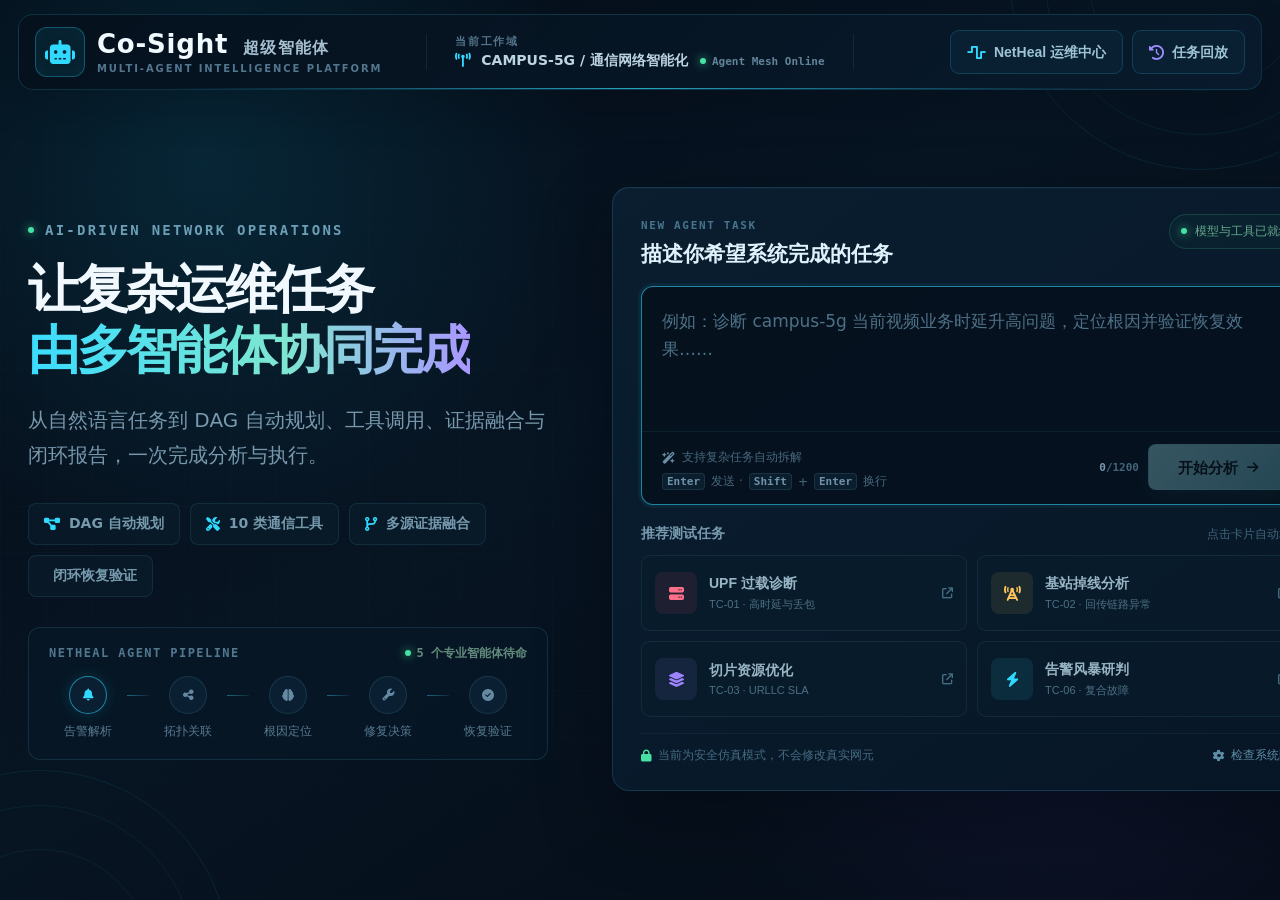
==== commit 5049c96e: "feat(netheal): finalize scenario-aware workspace Align multi-agent outputs with the selected fault s" ====
--- a/cosight_server/web/index.html
+++ b/cosight_server/web/index.html
@@ -14,6 +14,7 @@
     <link rel="stylesheet" href="styles/styles.css">
     <link rel="stylesheet" href="styles/landing.css">
     <link rel="stylesheet" href="styles/md.css">
+    <link rel="stylesheet" href="styles/workspace.css">
     
     <!-- 页面刷新时清空localStorage -->
     <script>
@@ -124,22 +125,22 @@
                             <small>点击卡片自动填入</small>
                         </div>
                         <div class="prompt-template-grid">
-                            <button class="prompt-template" type="button" data-prompt="请诊断 campus-5g 当前视频业务时延升高问题，关联告警、KPI 和网络拓扑，定位根因，生成修复方案并验证恢复效果。">
+                            <button class="prompt-template" type="button" data-prompt="请诊断 campus-5g 当前视频业务时延升高问题（测试场景ID：upf-overload，TC-01），关联告警、KPI 和网络拓扑，定位根因，生成修复方案并验证恢复效果。">
                                 <span class="prompt-icon critical"><i class="fas fa-server"></i></span>
                                 <span class="prompt-copy"><strong>UPF 过载诊断</strong><small>TC-01 · 高时延与丢包</small></span>
                                 <i class="fas fa-arrow-up-right-from-square"></i>
                             </button>
-                            <button class="prompt-template" type="button" data-prompt="请分析 gNodeB-03 小区掉线事件，检查回传链路和邻区影响，定位故障根因并给出安全的仿真恢复方案。">
+                            <button class="prompt-template" type="button" data-prompt="请分析 gNodeB-03 小区掉线事件（测试场景ID：backhaul-link-down，TC-02），检查回传链路和邻区影响，定位故障根因，生成安全的仿真恢复方案并验证恢复效果。">
                                 <span class="prompt-icon warning"><i class="fas fa-tower-cell"></i></span>
                                 <span class="prompt-copy"><strong>基站掉线分析</strong><small>TC-02 · 回传链路异常</small></span>
                                 <i class="fas fa-arrow-up-right-from-square"></i>
                             </button>
-                            <button class="prompt-template" type="button" data-prompt="请评估 campus-5g 的 URLLC 切片资源是否满足工业控制 SLA，分析带宽、时延和丢包率，并生成资源优化方案。">
+                            <button class="prompt-template" type="button" data-prompt="请评估 campus-5g 的 URLLC 切片资源是否满足工业控制 SLA（测试场景ID：slice-capacity-shortage，TC-03），分析带宽、时延和丢包率，生成资源优化方案并验证恢复效果。">
                                 <span class="prompt-icon violet"><i class="fas fa-layer-group"></i></span>
                                 <span class="prompt-copy"><strong>切片资源优化</strong><small>TC-03 · URLLC SLA</small></span>
                                 <i class="fas fa-arrow-up-right-from-square"></i>
                             </button>
-                            <button class="prompt-template" type="button" data-prompt="请对 campus-5g 当前告警风暴进行压缩和关联分析，识别可能存在的复合根因、故障传播路径与业务影响范围。">
+                            <button class="prompt-template" type="button" data-prompt="请对 campus-5g 当前告警风暴（测试场景ID：alarm-storm-composite，TC-06）进行压缩和关联分析，识别复合根因、故障传播路径与业务影响范围，生成并验证并行仿真修复方案。">
                                 <span class="prompt-icon cyan"><i class="fas fa-bolt"></i></span>
                                 <span class="prompt-copy"><strong>告警风暴研判</strong><small>TC-06 · 复合故障</small></span>
                                 <i class="fas fa-arrow-up-right-from-square"></i>
@@ -160,7 +161,13 @@
             <div class="left-container">
                 <div class="progress-overview">
                     <div class="left-header" id="title-container" style="opacity: 0;">
-                        <h3 id="dynamic-title">江苏足球联赛球队表现分析与预测报告</h3>
+                        <div class="workspace-title-copy">
+                            <span class="workspace-eyebrow">MISSION EXECUTION</span>
+                            <h3 id="dynamic-title">多智能体任务执行中</h3>
+                        </div>
+                        <span class="workspace-engine-badge">
+                            <i></i> Co-Sight DAG Engine
+                        </span>
                     </div>
                     <div class="progress-stats">
                         <div class="stat-item" style="color: #4CAF50;">
@@ -195,6 +202,23 @@
                 </div>
 
                 <div class="dag-container">
+                    <div class="dag-toolbar">
+                        <div class="dag-toolbar-title">
+                            <span class="workspace-eyebrow">MULTI-AGENT ORCHESTRATION</span>
+                            <strong>多智能体协同链路</strong>
+                        </div>
+                        <div class="dag-toolbar-actions">
+                            <button type="button" class="workspace-icon-button" onclick="workspaceFitDag()" title="自动缩放并居中全部节点">
+                                <i class="fas fa-expand-arrows-alt"></i>
+                                <span>适应画布</span>
+                            </button>
+                            <button type="button" class="workspace-icon-button" onclick="workspaceToggleToolDrawer()" title="展开或收起工具执行记录">
+                                <i class="fas fa-screwdriver-wrench"></i>
+                                <span>执行记录</span>
+                            </button>
+                        </div>
+                    </div>
+
                     <div class="controls" style="display: none;">
                         <button class="btn" onclick="startSimulateWorkflow()">
                             <i class="fas fa-play-circle"></i> <span class="btn-text">开始运行</span>
@@ -228,7 +252,8 @@
                         </button>
                     </div>
 
-                    <svg class="dag-svg" id="dag-svg">
+                    <div class="dag-stage" id="dag-stage">
+                        <svg class="dag-svg" id="dag-svg">
                         <defs>
                             <marker id="arrowhead" markerWidth="8" markerHeight="8" refX="25" refY="0" orient="auto"
                                 viewBox="0 -5 10 10">
@@ -249,6 +274,11 @@
                         </div>
                     </div>
 
+                        <div id="tool-call-panels-container" aria-label="工具执行记录抽屉">
+                            <!-- 工具调用面板将动态创建并添加到这里 -->
+                        </div>
+                    </div>
+
                     <div class="input">
                         <div class="input-container">
                             <input type="text" class="input-field" placeholder="请输入你的任务..." id="message-input">
@@ -271,13 +301,19 @@
 
             <div class="right-container" id="right-container">
                 <div class="right-header">
-                    <h3><i class="fas fa-info-circle"></i> Co-Sight 的电脑</h3>
+                    <div class="right-header-title">
+                        <span class="workspace-eyebrow">REPORT &amp; EVIDENCE</span>
+                        <h3><i class="fas fa-file-waveform"></i> 智能报告与证据视图</h3>
+                    </div>
                     <span id="right-container-status">正在查看文件内容...</span>
                     <div class="right-header-icons">
-                        <button class="btn-icon" id="toggle-maximize-btn" onclick="toggleMaximizePanel()">
+                        <button class="btn-icon" type="button" onclick="workspaceOpenReport()" title="在新窗口打开报告">
+                            <i class="fas fa-arrow-up-right-from-square"></i>
+                        </button>
+                        <button class="btn-icon" type="button" id="toggle-maximize-btn" onclick="toggleMaximizePanel()" title="最大化报告">
                             <i class="fas fa-expand-alt"></i>
                         </button>
-                        <button class="btn-icon" id="close-right-panel-btn" onclick="toggleRightContainer()">
+                        <button class="btn-icon" type="button" id="close-right-panel-btn" onclick="toggleRightContainer()" title="关闭报告">
                             <i class="fas fa-times"></i>
                         </button>
                     </div>
@@ -296,10 +332,6 @@
 
         </div>
 
-        <!-- 工具调用面板容器 -->
-        <div id="tool-call-panels-container">
-            <!-- 工具调用面板将动态创建并添加到这里 -->
-        </div>
     </div>
 
     <div class="tooltip" id="tooltip"></div>
@@ -313,6 +345,7 @@
     <script src="js/dag.js"></script>
     <script src="js/credibility.js"></script>
     <script src="js/main.js"></script>
+    <script src="js/workspace.js"></script>
     <script src="temp/test.js"></script>
     <script src="temp/data.js"></script>
 
--- a/cosight_server/web/styles/landing.css
+++ b/cosight_server/web/styles/landing.css
@@ -266,33 +266,33 @@
 .landing-content {
     position: relative;
     z-index: 2;
-    width: min(1240px, 100%);
-    display: grid;
-    grid-template-columns: minmax(400px, 0.86fr) minmax(560px, 1.14fr);
-    align-items: center;
-    gap: clamp(42px, 5vw, 76px);
+    width: min(1580px, 100%);
+    display: grid;
+    grid-template-columns: minmax(520px, 0.9fr) minmax(720px, 1.1fr);
+    align-items: center;
+    gap: clamp(58px, 5vw, 96px);
 }
 
 .welcome-message {
     width: auto;
-    max-width: 520px;
+    max-width: 680px;
     margin: 0;
 }
 
 .landing-kicker {
     display: inline-flex;
     align-items: center;
-    gap: 9px;
-    margin-bottom: 17px;
+    gap: 11px;
+    margin-bottom: 22px;
     color: #6c9eb5;
-    font: 800 10px/1 monospace;
+    font: 800 14px/1 monospace;
     letter-spacing: 0.16em;
 }
 
 .welcome-title {
-    margin: 0 0 17px;
+    margin: 0 0 22px;
     color: #f1f9ff;
-    font-size: clamp(34px, 3.2vw, 50px);
+    font-size: clamp(52px, 3.7vw, 72px);
     line-height: 1.17;
     font-weight: 780;
     letter-spacing: -0.055em;
@@ -306,10 +306,10 @@
 }
 
 .welcome-subtitle {
-    max-width: 500px;
+    max-width: 640px;
     margin: 0;
     color: #7898ad;
-    font-size: 14px;
+    font-size: 20px;
     font-weight: 400;
     line-height: 1.75;
 }
@@ -317,21 +317,21 @@
 .capability-list {
     display: flex;
     flex-wrap: wrap;
-    gap: 8px;
-    margin-top: 22px;
+    gap: 10px;
+    margin-top: 30px;
 }
 
 .capability-list span {
     display: inline-flex;
     align-items: center;
-    gap: 7px;
-    min-height: 31px;
-    padding: 0 11px;
+    gap: 9px;
+    min-height: 42px;
+    padding: 0 15px;
     border: 1px solid rgba(75, 132, 161, 0.18);
     border-radius: 8px;
     color: #7699ad;
     background: rgba(10, 29, 45, 0.62);
-    font-size: 10px;
+    font-size: 14px;
     font-weight: 600;
 }
 
@@ -340,8 +340,8 @@
 }
 
 .agent-flow {
-    margin-top: 24px;
-    padding: 14px 15px;
+    margin-top: 30px;
+    padding: 19px 20px;
     border: 1px solid var(--landing-line);
     border-radius: 12px;
     background: rgba(8, 25, 40, 0.62);
@@ -351,9 +351,9 @@
     display: flex;
     align-items: center;
     justify-content: space-between;
-    margin-bottom: 13px;
+    margin-bottom: 17px;
     color: #52778f;
-    font: 700 8px/1 monospace;
+    font: 700 12px/1 monospace;
     letter-spacing: 0.12em;
 }
 
@@ -362,7 +362,7 @@
     align-items: center;
     gap: 6px;
     color: #628b7c;
-    font-size: 8px;
+    font-size: 12px;
     letter-spacing: 0;
 }
 
@@ -372,20 +372,20 @@
 }
 
 .agent-node {
-    flex: 0 0 54px;
+    flex: 0 0 78px;
     display: grid;
     justify-items: center;
-    gap: 7px;
+    gap: 9px;
     color: #587a91;
-    font-size: 8px;
+    font-size: 12px;
     white-space: nowrap;
 }
 
 .agent-node i {
     display: grid;
     place-items: center;
-    width: 28px;
-    height: 28px;
+    width: 38px;
+    height: 38px;
     border: 1px solid rgba(74, 127, 156, 0.24);
     border-radius: 50%;
     color: #6489a1;
@@ -401,12 +401,12 @@
 .agent-connector {
     flex: 1;
     height: 1px;
-    margin-top: 14px;
+    margin-top: 19px;
     background: linear-gradient(90deg, rgba(48, 217, 255, 0.42), rgba(64, 111, 139, 0.18));
 }
 
 .landing-command-card {
-    padding: 19px;
+    padding: 26px 28px;
     border: 1px solid rgba(52, 144, 181, 0.25);
     border-radius: 17px;
     background: linear-gradient(145deg, rgba(10, 31, 49, 0.96), rgba(7, 23, 38, 0.97));
@@ -420,32 +420,32 @@
     align-items: flex-start;
     justify-content: space-between;
     gap: 20px;
-    margin-bottom: 13px;
+    margin-bottom: 18px;
 }
 
 .command-label {
     color: #47748c;
-    font: 800 8px/1 monospace;
+    font: 800 11px/1 monospace;
     letter-spacing: 0.15em;
 }
 
 .command-card-header h3 {
-    margin: 5px 0 0;
+    margin: 7px 0 0;
     color: #dff2fc;
-    font-size: 15px;
+    font-size: 21px;
     font-weight: 670;
 }
 
 .command-ready {
     display: inline-flex;
     align-items: center;
-    gap: 7px;
-    padding: 6px 8px;
+    gap: 8px;
+    padding: 8px 11px;
     border: 1px solid rgba(69, 226, 163, 0.17);
     border-radius: 999px;
     color: #65a98d;
     background: rgba(41, 152, 105, 0.06);
-    font-size: 8px;
+    font-size: 12px;
     white-space: nowrap;
 }
 
@@ -469,11 +469,11 @@
 .initial-textarea {
     display: block;
     width: 100%;
-    min-height: 105px;
-    max-height: 180px;
-    padding: 15px 16px 8px;
+    min-height: 140px;
+    max-height: 220px;
+    padding: 20px 20px 12px;
     color: #dbeefa;
-    font-size: 13px;
+    font-size: 17px;
     line-height: 1.65;
 }
 
@@ -486,15 +486,15 @@
     align-items: flex-end;
     justify-content: space-between;
     gap: 16px;
-    padding: 9px 10px 10px 15px;
+    padding: 12px 14px 14px 20px;
     border-top: 1px solid rgba(64, 119, 147, 0.14);
 }
 
 .composer-meta {
     display: grid;
-    gap: 5px;
+    gap: 7px;
     color: #47687d;
-    font-size: 8px;
+    font-size: 12px;
 }
 
 .composer-meta span {
@@ -513,7 +513,7 @@
     border-radius: 4px;
     color: #6e92a8;
     background: rgba(19, 45, 62, 0.5);
-    font: 600 8px/1 monospace;
+    font: 600 11px/1 monospace;
 }
 
 .composer-actions {
@@ -524,7 +524,7 @@
 
 .composer-count {
     color: #44667b;
-    font: 600 8px/1 monospace;
+    font: 600 11px/1 monospace;
 }
 
 .composer-count b {
@@ -533,20 +533,20 @@
 }
 
 .initial-send-button {
-    min-width: 108px;
-    height: 36px;
+    min-width: 140px;
+    height: 46px;
     gap: 9px;
-    padding: 0 13px;
+    padding: 0 18px;
     border: 1px solid rgba(48, 217, 255, 0.48);
     border-radius: 8px;
     color: #02121c;
     background: linear-gradient(135deg, #55e4ff, #17bddf);
     box-shadow: 0 8px 22px rgba(18, 181, 216, 0.18);
-    font: 800 11px/1 "Segoe UI", "Microsoft YaHei", sans-serif;
+    font: 800 15px/1 "Segoe UI", "Microsoft YaHei", sans-serif;
 }
 
 .initial-send-button i {
-    font-size: 10px;
+    font-size: 13px;
 }
 
 .initial-send-button:hover:not(:disabled) {
@@ -562,39 +562,39 @@
 }
 
 .prompt-section {
-    margin-top: 15px;
+    margin-top: 20px;
 }
 
 .prompt-section-title {
     display: flex;
     justify-content: space-between;
     align-items: center;
-    margin-bottom: 9px;
+    margin-bottom: 12px;
     color: #7799ad;
-    font-size: 10px;
+    font-size: 14px;
     font-weight: 650;
 }
 
 .prompt-section-title small {
     color: #41647a;
-    font-size: 8px;
+    font-size: 12px;
     font-weight: 500;
 }
 
 .prompt-template-grid {
     display: grid;
     grid-template-columns: repeat(2, minmax(0, 1fr));
-    gap: 8px;
+    gap: 10px;
 }
 
 .prompt-template {
     min-width: 0;
-    min-height: 57px;
-    display: grid;
-    grid-template-columns: 31px minmax(0, 1fr) auto;
-    align-items: center;
-    gap: 9px;
-    padding: 7px 9px;
+    min-height: 76px;
+    display: grid;
+    grid-template-columns: 42px minmax(0, 1fr) auto;
+    align-items: center;
+    gap: 12px;
+    padding: 10px 13px;
     border: 1px solid rgba(65, 120, 149, 0.17);
     border-radius: 9px;
     color: #98b5c6;
@@ -613,16 +613,16 @@
 
 .prompt-template > i {
     color: #456d83;
-    font-size: 8px;
+    font-size: 11px;
 }
 
 .prompt-icon {
     display: grid;
     place-items: center;
-    width: 31px;
-    height: 31px;
+    width: 42px;
+    height: 42px;
     border-radius: 8px;
-    font-size: 11px;
+    font-size: 15px;
 }
 
 .prompt-icon.critical {
@@ -648,7 +648,7 @@
 .prompt-copy {
     min-width: 0;
     display: grid;
-    gap: 3px;
+    gap: 4px;
 }
 
 .prompt-copy strong,
@@ -660,13 +660,13 @@
 
 .prompt-copy strong {
     color: inherit;
-    font-size: 10px;
+    font-size: 14px;
     font-weight: 680;
 }
 
 .prompt-copy small {
     color: #4d7085;
-    font-size: 8px;
+    font-size: 11px;
 }
 
 .command-card-footer {
@@ -674,11 +674,11 @@
     align-items: center;
     justify-content: space-between;
     gap: 14px;
-    margin-top: 12px;
-    padding-top: 10px;
+    margin-top: 16px;
+    padding-top: 13px;
     border-top: 1px solid rgba(66, 115, 141, 0.12);
     color: #456b80;
-    font-size: 8px;
+    font-size: 12px;
 }
 
 .command-card-footer span,
--- a/cosight_server/web/styles/workspace.css
+++ b/cosight_server/web/styles/workspace.css
@@ -0,0 +1,671 @@
+/* Wide-screen Co-Sight execution workspace */
+
+:root {
+    --workspace-bg: #edf3f8;
+    --workspace-panel: rgba(255, 255, 255, 0.96);
+    --workspace-line: #d8e4ee;
+    --workspace-line-strong: #bfd1df;
+    --workspace-text: #172b3a;
+    --workspace-muted: #667f90;
+    --workspace-cyan: #0ba8ca;
+    --workspace-blue: #3478db;
+    --workspace-green: #2eaf78;
+    --workspace-shadow: 0 10px 30px rgba(30, 69, 95, 0.09);
+}
+
+/* The top platform bar is intentionally more readable on the roomy canvas. */
+.cosight-app .app-header {
+    min-height: 76px;
+    padding: 11px 16px;
+}
+
+.cosight-app .header-brand-mark {
+    width: 50px;
+    height: 50px;
+}
+
+.cosight-app .header-brand-mark i {
+    font-size: 24px;
+}
+
+.cosight-app .app-header .header-brand h1 {
+    font-size: 26px;
+}
+
+.cosight-app .app-header .header-brand h1 em {
+    font-size: 16px;
+}
+
+.cosight-app .header-brand-copy small {
+    font-size: 10px;
+}
+
+.cosight-app .header-context-label {
+    font-size: 11px;
+}
+
+.cosight-app .header-context strong {
+    font-size: 14px;
+}
+
+.cosight-app .header-online {
+    font-size: 11px;
+}
+
+.cosight-app .app-header .netheal-entry,
+.cosight-app .app-header .btn-replay-history {
+    height: 44px;
+    padding: 0 16px;
+    font-size: 14px;
+}
+
+.cosight-app .app-header .netheal-entry i,
+.cosight-app .app-header .btn-replay-history i {
+    font-size: 15px;
+}
+
+body.cosight-app.workspace-mode {
+    overflow: hidden;
+    color: var(--workspace-text);
+    font-size: 16px;
+    background:
+        radial-gradient(circle at 8% 8%, rgba(58, 157, 206, 0.08), transparent 26%),
+        linear-gradient(145deg, #f4f8fb, var(--workspace-bg));
+}
+
+.workspace-mode > .container {
+    width: 100%;
+    height: 100vh;
+    max-width: none;
+    padding: 12px 18px 16px;
+}
+
+.workspace-mode .app-header {
+    flex: 0 0 auto;
+    margin-bottom: 12px;
+}
+
+.workspace-mode .middle-container {
+    min-height: 0;
+    gap: 14px;
+    border-radius: 18px;
+}
+
+.workspace-mode .middle-container:not(.report-open) {
+    gap: 0;
+}
+
+.workspace-mode .left-container {
+    min-width: 0;
+    flex: 1 1 100%;
+}
+
+.workspace-mode .middle-container.report-open .left-container {
+    flex: 0.86 1 43%;
+}
+
+.workspace-mode .right-container {
+    min-width: 0;
+    margin-left: 0;
+    padding: 0;
+    border-color: var(--workspace-line);
+    border-radius: 16px;
+    background: var(--workspace-panel);
+    box-shadow: var(--workspace-shadow);
+}
+
+.workspace-mode .middle-container:not(.report-open) .right-container {
+    border-width: 0;
+    box-shadow: none;
+}
+
+.workspace-mode .right-container.show {
+    width: auto;
+    min-width: 540px;
+    flex: 1.14 1 57%;
+}
+
+.workspace-mode .right-container.maximized {
+    min-width: 0;
+    flex: 1 1 100%;
+}
+
+.workspace-mode .progress-overview,
+.workspace-mode .dag-container {
+    border: 1px solid var(--workspace-line);
+    background: var(--workspace-panel);
+    box-shadow: var(--workspace-shadow);
+}
+
+.workspace-mode .progress-overview {
+    min-height: 0;
+    margin-bottom: 12px;
+    padding: 13px 16px 12px;
+    border-radius: 15px;
+}
+
+.workspace-mode .left-header {
+    min-height: 40px;
+    align-items: center;
+    justify-content: space-between;
+    gap: 14px;
+    color: var(--workspace-text);
+}
+
+.workspace-title-copy {
+    min-width: 0;
+}
+
+.workspace-eyebrow {
+    display: block;
+    margin-bottom: 3px;
+    color: #6e8a9d;
+    font: 800 11px/1.1 "Segoe UI", "Microsoft YaHei", sans-serif;
+    letter-spacing: 0.13em;
+}
+
+.workspace-mode #dynamic-title {
+    max-width: 100%;
+    overflow: hidden;
+    color: var(--workspace-text);
+    font-size: clamp(18px, 1.15vw, 22px);
+    font-weight: 750;
+    line-height: 1.3;
+    text-align: left;
+    text-overflow: ellipsis;
+    white-space: nowrap;
+}
+
+.workspace-engine-badge {
+    flex: 0 0 auto;
+    display: inline-flex;
+    align-items: center;
+    gap: 8px;
+    min-height: 32px;
+    padding: 0 12px;
+    border: 1px solid #cfe0ea;
+    border-radius: 9px;
+    color: #4e6c7d;
+    font-size: 13px;
+    font-weight: 700;
+    background: #f5fafc;
+}
+
+.workspace-engine-badge i {
+    width: 8px;
+    height: 8px;
+    border-radius: 50%;
+    background: #2bd695;
+    box-shadow: 0 0 10px rgba(43, 214, 149, 0.75);
+}
+
+.workspace-mode .progress-stats {
+    gap: 10px;
+    margin: 10px 0 8px;
+}
+
+.workspace-mode .stat-item {
+    min-width: 0;
+    min-height: 82px;
+    padding: 8px 10px 7px;
+    border-color: #e1eaf0;
+    border-radius: 11px;
+    box-shadow: 0 3px 10px rgba(37, 72, 94, 0.05);
+}
+
+.workspace-mode .stat-number {
+    font-size: 30px;
+    line-height: 1;
+}
+
+.workspace-mode .stat-label {
+    margin: 4px 0;
+    color: currentColor;
+    font-size: 14px;
+    font-weight: 700;
+}
+
+.workspace-mode .step-list {
+    max-height: 32px;
+    justify-content: center;
+    padding-top: 1px;
+}
+
+.workspace-mode .step-item {
+    margin: 2px;
+    padding: 3px 7px;
+    font-size: 12px;
+    font-weight: 700;
+}
+
+.workspace-mode .progress-container {
+    gap: 10px;
+    margin-top: 5px;
+}
+
+.workspace-mode .progress-bar {
+    height: 11px;
+    border-radius: 99px;
+    background: #e5edf2;
+}
+
+.workspace-mode .progress-percentage {
+    min-width: 104px;
+    color: #627988;
+    font-size: 14px;
+    font-weight: 650;
+}
+
+.workspace-mode .dag-container {
+    overflow: hidden;
+    padding: 0;
+    border-radius: 16px;
+}
+
+.dag-toolbar {
+    flex: 0 0 auto;
+    min-height: 59px;
+    display: flex;
+    align-items: center;
+    justify-content: space-between;
+    gap: 16px;
+    padding: 10px 14px 9px 16px;
+    border-bottom: 1px solid var(--workspace-line);
+    background: linear-gradient(180deg, #ffffff, #f9fbfd);
+}
+
+.dag-toolbar-title strong {
+    display: block;
+    color: var(--workspace-text);
+    font-size: 18px;
+    line-height: 1.25;
+}
+
+.dag-toolbar-actions {
+    display: flex;
+    align-items: center;
+    gap: 8px;
+}
+
+.workspace-icon-button {
+    min-height: 37px;
+    display: inline-flex;
+    align-items: center;
+    gap: 7px;
+    padding: 0 12px;
+    border: 1px solid #cddce6;
+    border-radius: 9px;
+    color: #456577;
+    font-family: inherit;
+    font-size: 13px;
+    font-weight: 700;
+    background: #fff;
+    cursor: pointer;
+    transition: 0.18s ease;
+}
+
+.workspace-icon-button:hover {
+    border-color: #83cce0;
+    color: #087f9d;
+    background: #effbfe;
+    transform: translateY(-1px);
+}
+
+
+.workspace-icon-button.active {
+    border-color: #67c7dd;
+    color: #087f9d;
+    background: #eaf9fc;
+    box-shadow: inset 0 0 0 1px rgba(11, 168, 202, 0.08);
+}
+.workspace-icon-button i {
+    color: var(--workspace-cyan);
+}
+
+.dag-stage {
+    flex: 1 1 auto;
+    min-height: 0;
+    display: grid;
+    grid-template-columns: minmax(0, 1fr) 0;
+    gap: 0;
+    overflow: hidden;
+    background:
+        linear-gradient(rgba(52, 120, 219, 0.035) 1px, transparent 1px),
+        linear-gradient(90deg, rgba(52, 120, 219, 0.035) 1px, transparent 1px),
+        #f8fbfd;
+    background-size: 28px 28px;
+    transition: grid-template-columns 0.24s ease, gap 0.24s ease;
+}
+
+.dag-stage.tool-drawer-open {
+    grid-template-columns: minmax(0, 1fr) clamp(340px, 42%, 420px);
+    gap: 10px;
+}
+
+.workspace-mode .dag-svg {
+    min-width: 0;
+    min-height: 0;
+    width: 100%;
+    height: 100%;
+    border: 0;
+    border-radius: 0;
+    background: transparent;
+}
+
+.workspace-mode .node-text {
+    font-size: 13.5px;
+    font-weight: 800;
+}
+
+.workspace-mode .status-icon {
+    font-size: 13px;
+    font-weight: 700;
+}
+
+.workspace-mode .edge {
+    stroke-width: 2.5px;
+}
+
+.workspace-mode .dag-operation-tip {
+    right: 16px;
+    bottom: 14px;
+    padding: 7px 9px;
+    border: 1px solid #dce7ed;
+    border-radius: 8px;
+    color: #627b8b;
+    font-size: 12px;
+    background: rgba(255, 255, 255, 0.88);
+    z-index: 8;
+}
+
+.workspace-mode .dag-operation-tip i {
+    font-size: 13px;
+}
+
+/* Tool calls are a real layout column, never a floating layer over the DAG. */
+.workspace-mode #tool-call-panels-container {
+    position: relative !important;
+    inset: auto !important;
+    z-index: 20;
+    width: 0;
+    height: 100%;
+    overflow: hidden;
+    pointer-events: none;
+    border-left: 0 solid transparent;
+    background: rgba(244, 248, 251, 0.98);
+    transition: width 0.24s ease, border-color 0.24s ease;
+}
+
+.workspace-mode .dag-stage.tool-drawer-open #tool-call-panels-container {
+    width: 100%;
+    pointer-events: auto;
+    border-left-width: 1px;
+    border-left-color: var(--workspace-line);
+}
+
+.workspace-mode .tool-call-panel {
+    position: relative !important;
+    inset: auto !important;
+    width: 100% !important;
+    max-width: none;
+    height: 100%;
+    max-height: none;
+    display: none;
+    flex-direction: column;
+    border: 0;
+    border-radius: 0;
+    background: #f7fafc;
+    box-shadow: none;
+    transform: none !important;
+}
+
+.workspace-mode .tool-call-panel.show {
+    display: flex;
+    visibility: visible;
+    opacity: 1;
+}
+
+.workspace-mode .panel-header {
+    min-height: 56px;
+    padding: 12px 48px 12px 15px;
+    cursor: default;
+    background: linear-gradient(135deg, #17374d, #235a73);
+}
+
+.workspace-mode .panel-header h3 {
+    font-size: 16px;
+    line-height: 1.35;
+}
+
+.workspace-mode .panel-title {
+    margin-left: 7px;
+}
+
+.workspace-mode .btn-close {
+    width: 32px;
+    height: 32px;
+    font-size: 15px;
+}
+
+.workspace-mode .tool-call-list {
+    flex: 1;
+    min-height: 0;
+    max-height: none;
+    padding: 12px;
+}
+
+.workspace-mode .tool-call-item {
+    align-items: flex-start;
+    padding: 14px;
+    margin-bottom: 10px;
+    border-radius: 10px;
+}
+
+.workspace-mode .tool-call-icon {
+    flex: 0 0 42px;
+    width: 42px;
+    height: 42px;
+    margin-right: 12px;
+    font-size: 18px;
+}
+
+.workspace-mode .tool-call-name {
+    font-size: 16px;
+    line-height: 1.35;
+}
+
+.workspace-mode .tool-call-status {
+    font-size: 14px;
+    line-height: 1.45;
+}
+
+.workspace-mode .tool-call-duration {
+    font-size: 13px;
+}
+
+.workspace-mode .tool-call-result {
+    max-height: 150px;
+    padding: 10px;
+    font-size: 14px;
+    line-height: 1.55;
+}
+
+.workspace-mode .input {
+    flex: 0 0 auto;
+    width: 100%;
+    margin: 0;
+    padding: 10px 12px 11px;
+    border-top: 1px solid var(--workspace-line);
+    background: #f8fbfd;
+}
+
+.workspace-mode .input-container {
+    min-height: 50px;
+    padding: 5px 7px 5px 10px;
+    border: 1px solid #cedce6;
+    border-radius: 11px;
+    box-shadow: 0 4px 14px rgba(36, 75, 100, 0.07);
+}
+
+.workspace-mode .input-field {
+    padding: 8px 10px;
+    font-size: 17px;
+}
+
+.workspace-mode .send-button {
+    width: 40px;
+    height: 40px;
+    border-radius: 9px;
+    color: #fff;
+    background: linear-gradient(135deg, #14b6d8, #3478db);
+}
+
+.workspace-mode .send-button:hover {
+    color: #fff;
+    box-shadow: 0 5px 14px rgba(30, 137, 193, 0.26);
+}
+
+.workspace-mode .right-header {
+    min-height: 66px;
+    flex: 0 0 auto;
+    gap: 12px;
+    padding: 9px 12px 9px 16px;
+    border-bottom: 1px solid var(--workspace-line);
+    background: linear-gradient(180deg, #ffffff, #f8fbfd);
+}
+
+.right-header-title {
+    flex: 0 0 auto;
+}
+
+.workspace-mode .right-header h3 {
+    color: var(--workspace-text);
+    font-size: 19px;
+    line-height: 1.2;
+}
+
+.workspace-mode .right-header h3 i {
+    color: var(--workspace-cyan);
+}
+
+.workspace-mode #right-container-status {
+    min-width: 0;
+    min-height: 34px;
+    display: flex;
+    align-items: center;
+    margin-left: 0;
+    padding: 6px 12px;
+    border-color: #d7e5ec;
+    border-radius: 9px;
+    color: #526f80;
+    font-size: 14px;
+    background: #f2f7fa;
+}
+
+.workspace-mode .right-header-icons {
+    gap: 5px;
+}
+
+.workspace-mode .btn-icon {
+    width: 38px;
+    height: 38px;
+    display: grid;
+    place-items: center;
+    padding: 0;
+    border: 1px solid #d4e0e8;
+    border-radius: 9px;
+    color: #557080;
+    font-size: 15px;
+    background: #fff;
+}
+
+.workspace-mode .btn-icon:hover {
+    color: #087f9d;
+    border-color: #83cce0;
+    background: #effbfe;
+}
+
+.workspace-mode .right-content {
+    min-height: 0;
+    overflow: hidden;
+    background: #f4f7fa;
+}
+
+.workspace-mode #content-iframe {
+    width: 100%;
+    height: 100%;
+    min-height: 0;
+    background: #07111f;
+}
+
+.workspace-mode #markdown-content {
+    height: 100%;
+    max-height: none;
+    padding: 20px 28px;
+    font-size: 17px;
+    line-height: 1.7;
+}
+
+.workspace-mode .tooltip {
+    max-width: 520px;
+    padding: 14px 16px;
+    font-size: 15px;
+    line-height: 1.55;
+    z-index: 3000;
+}
+
+@media (max-width: 1500px) {
+    .workspace-mode .right-container.show {
+        min-width: 480px;
+    }
+
+    .dag-stage.tool-drawer-open {
+        grid-template-columns: minmax(0, 1fr) clamp(320px, 44%, 380px);
+    }
+
+    .workspace-mode .stat-number {
+        font-size: 27px;
+    }
+}
+
+@media (max-width: 1180px) {
+    .cosight-app .header-context-label,
+    .cosight-app .header-online {
+        display: none;
+    }
+
+    .cosight-app .app-header {
+        grid-template-columns: minmax(260px, 1fr) auto minmax(260px, 1fr);
+    }
+
+    .workspace-mode .right-container.show {
+        min-width: 440px;
+    }
+
+    .workspace-icon-button span,
+    .workspace-engine-badge {
+        display: none;
+    }
+}
+
+@media (max-width: 900px) {
+    body.cosight-app.workspace-mode {
+        overflow: auto;
+    }
+
+    .workspace-mode > .container {
+        height: auto;
+        min-height: 100vh;
+    }
+
+    .workspace-mode .middle-container {
+        min-height: 900px;
+        flex-direction: column;
+        overflow: visible;
+    }
+
+    .workspace-mode .right-container.show {
+        min-width: 0;
+        min-height: 620px;
+    }
+}
